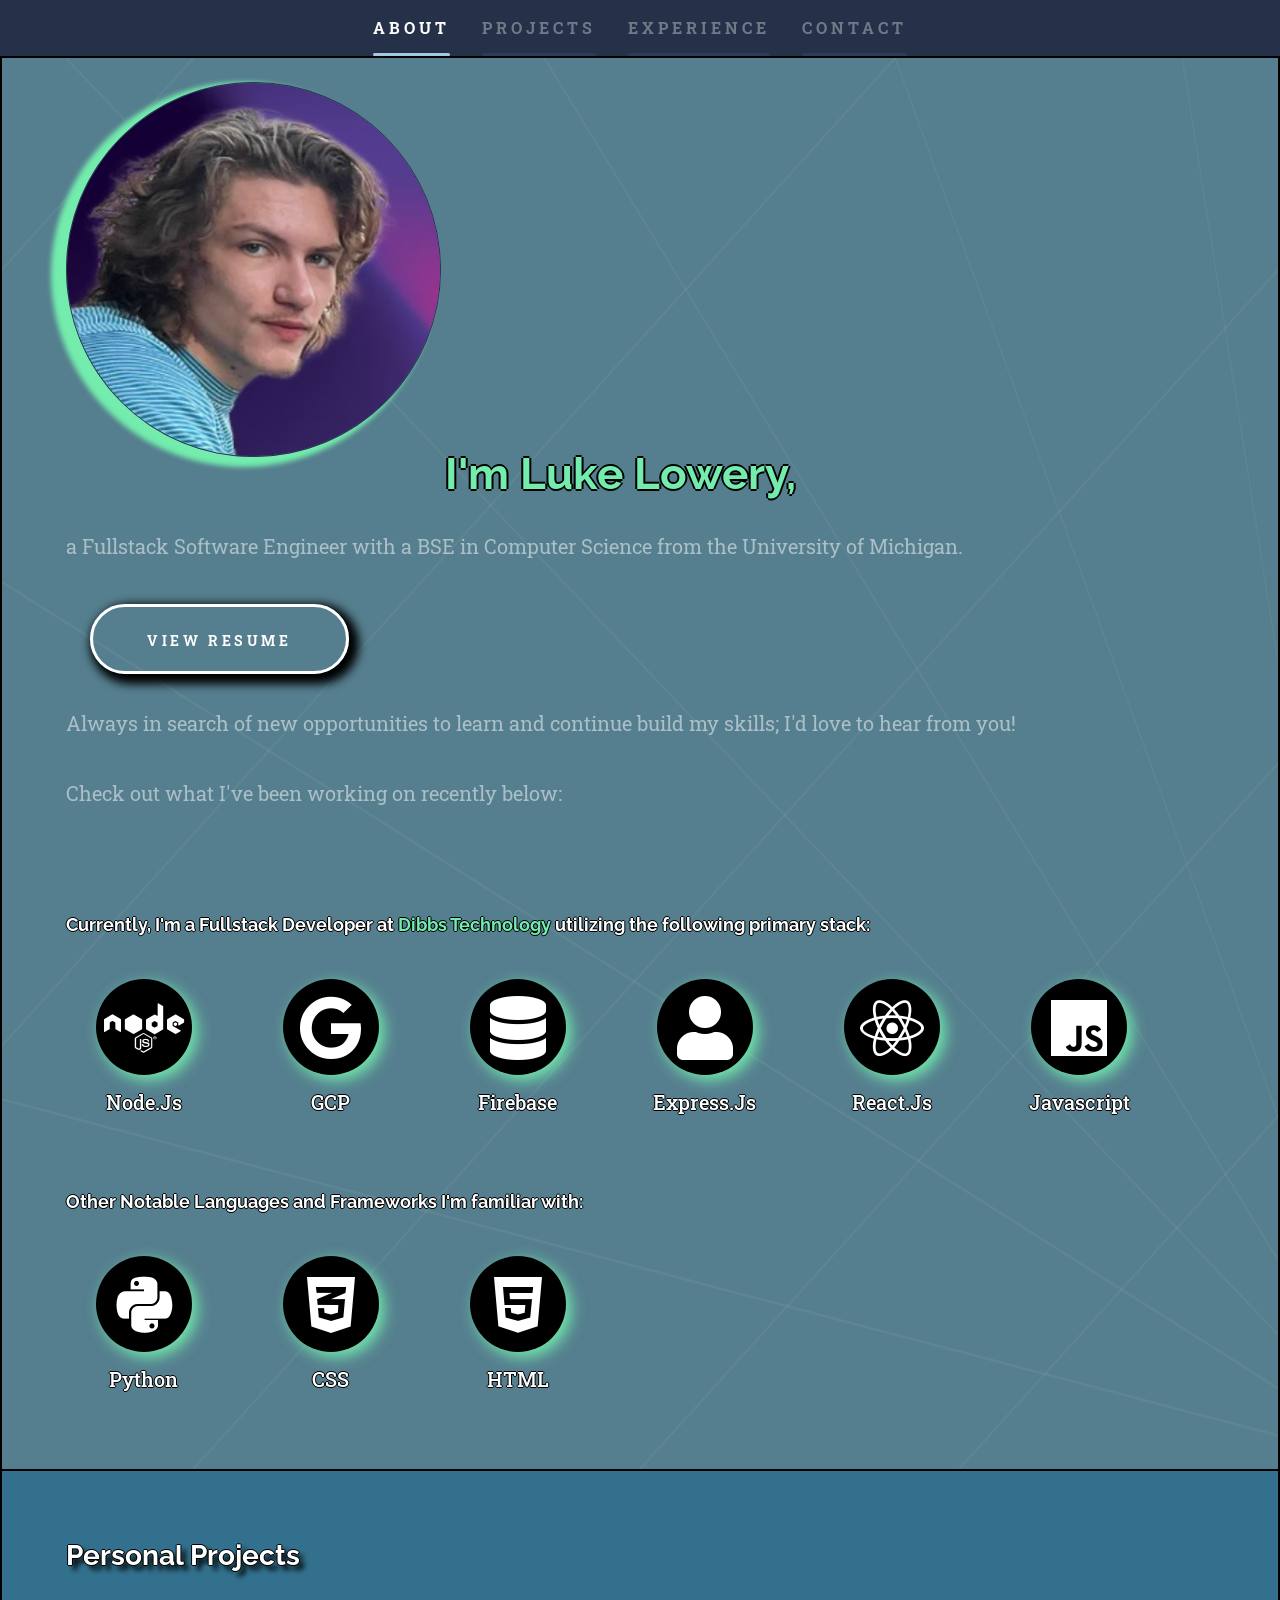
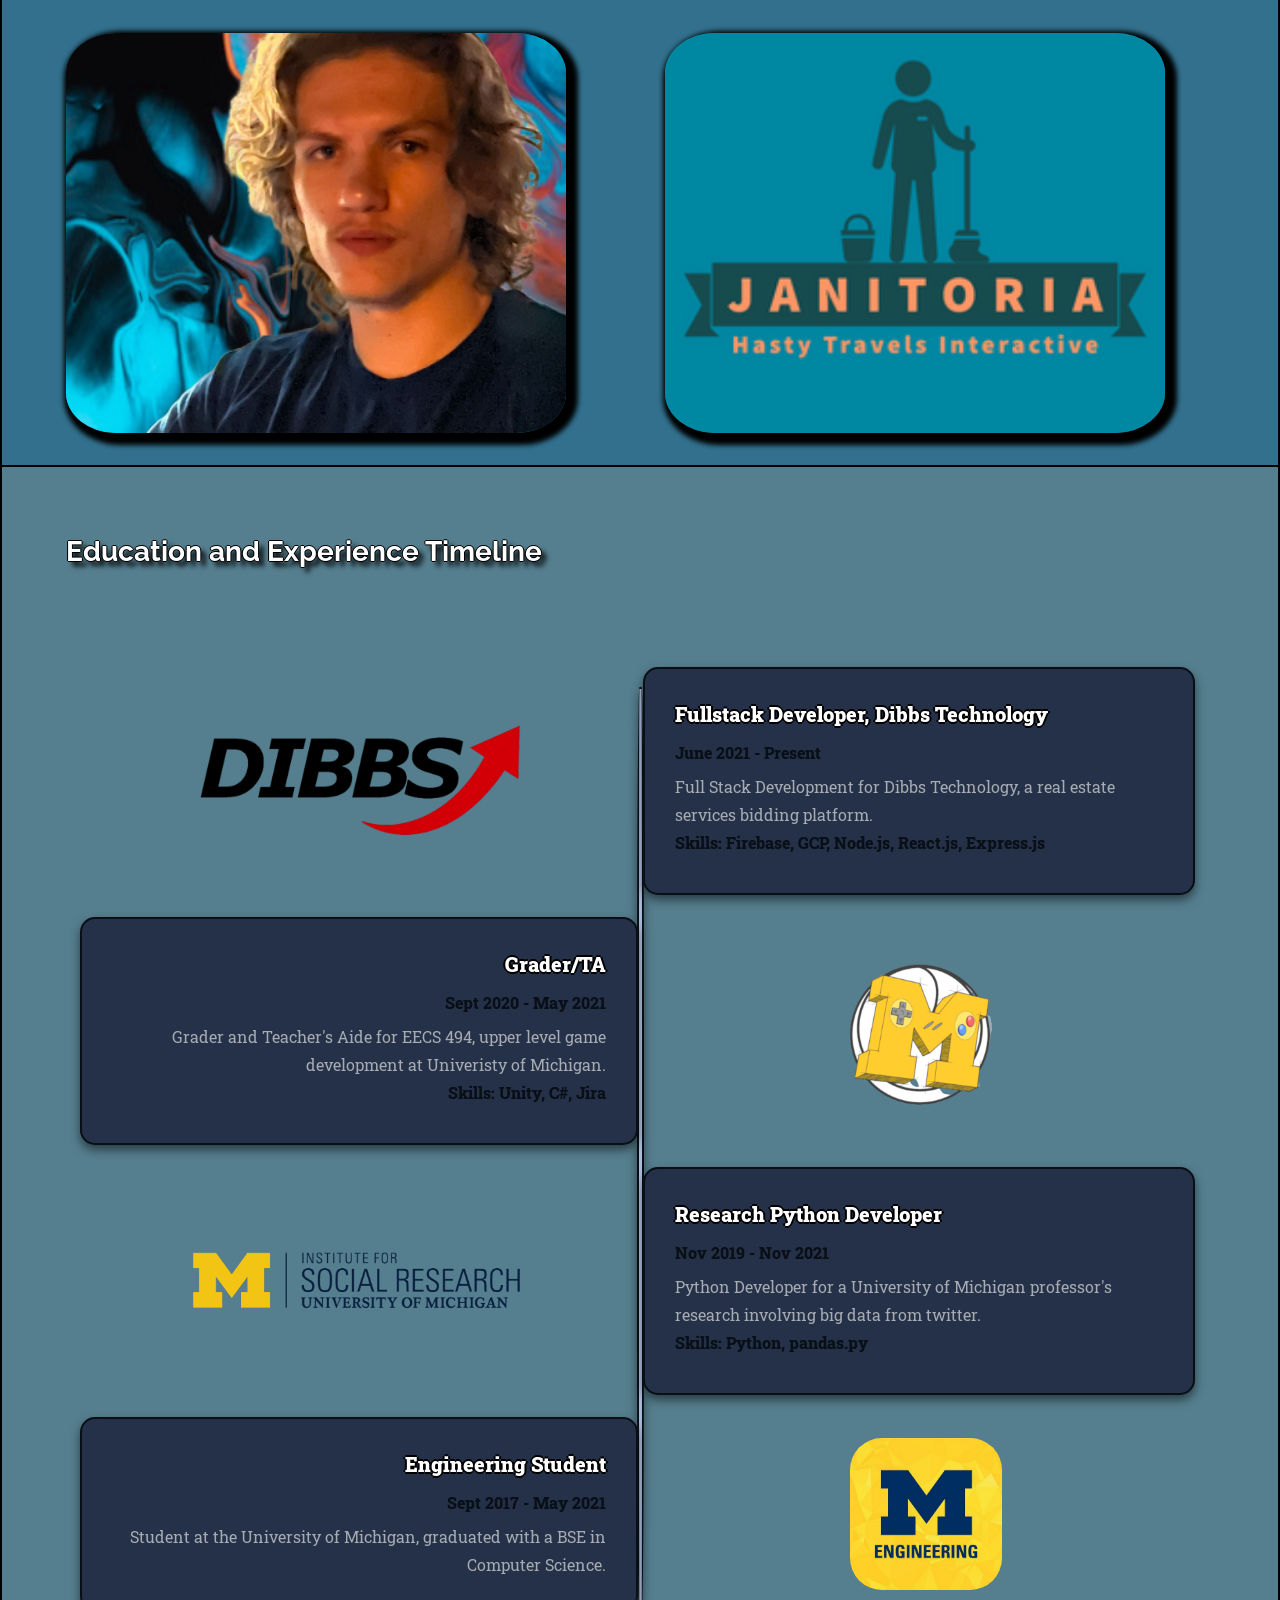
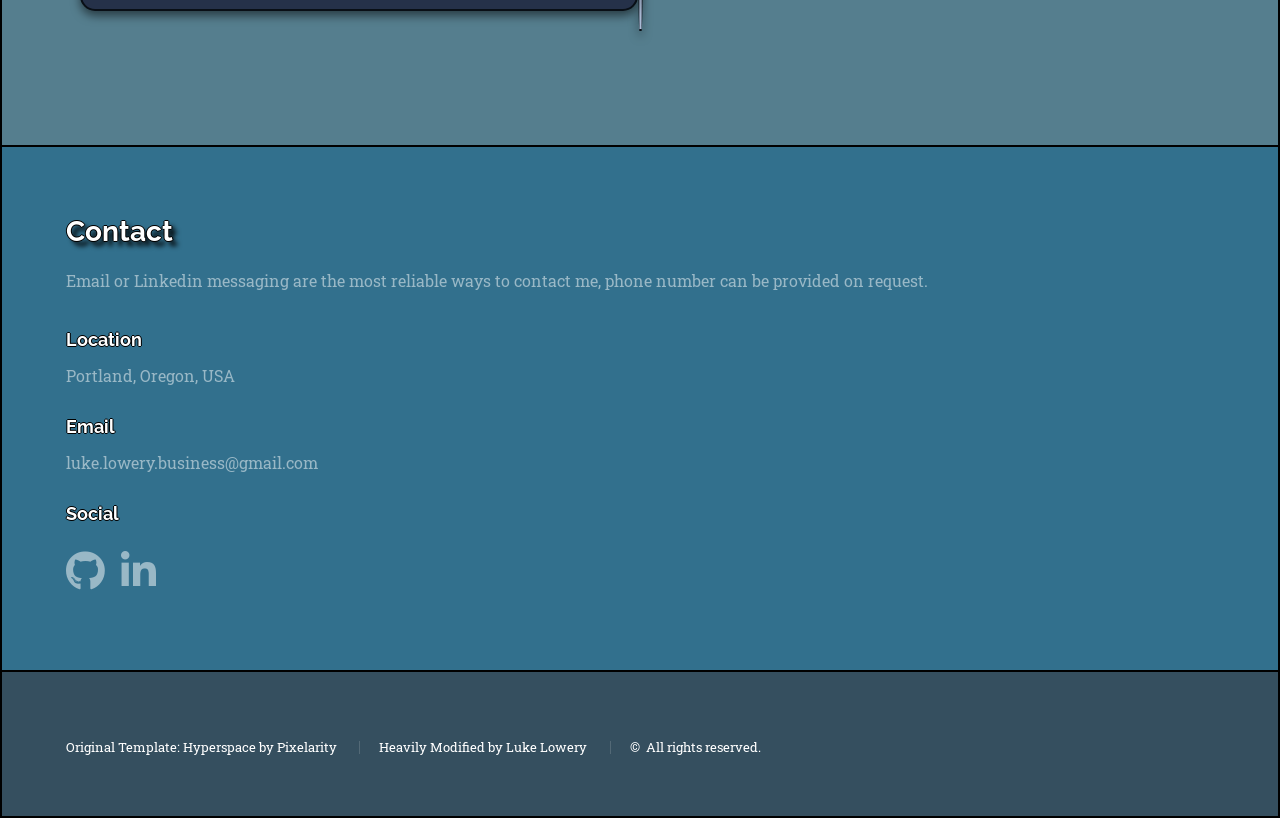
==== index.html @ 3d6fcf6f "resume update" ====
<!DOCTYPE HTML>
<html>
	<head>
		<title>Luke Lowery's Portfolio</title>
		<meta charset="utf-8" />
		<meta name="viewport" content="width=device-width, initial-scale=1, user-scalable=no" />
		<!-- Google Fonts Import -->
		<link rel="stylesheet" href="https://fonts.googleapis.com/css?family=Roboto Slab|Raleway">
		<!-- CSS Files -->
		<link rel="stylesheet" href="assets/css/main.css" />
		<link rel="stylesheet" href="assets/css/timeline.css" />
		<link rel="stylesheet" href="assets/css/skills.css" />
		<link rel="stylesheet" href="assets/css/projects.css" />
		<noscript><link rel="stylesheet" href="assets/css/noscript.css" /></noscript>
	</head>
	<body class="is-preload">

		<!-- Sidebar -->
			<section id="sidebar">
				<div class="inner">
					<!-- Navigation -->
					<nav>
						<ul>
							<li><a href="#intro">About</a></li>
							<li><a href="#projects">Projects</a></li>
							<li><a href="#timeline">Experience</a></li>
							<!--<li><a href="#three">Classes / Certifications</a></li>-->
							<li><a href="#contact">Contact</a></li>
						</ul>
					</nav>
				</div>
			</section>

		<!-- Wrapper -->
			<div id="wrapper">

				<!-- About Section -->
					<section id="intro" class="wrapper style1 fullscreen fade-down main-section">
						<div class="inner">
							<img src="images/headshot.png" class="profile-image">
							<h1>I'm Luke Lowery,</h1>
							<p class="bio">
								a Fullstack Software Engineer with a BSE in Computer Science from the University of Michigan.
							</p>
							<ul class="actions">
								<li><a href="static/Luke_Lowery_Resume.pdf" target="_blank" class="button scrolly">View Resume</a></li>
							</ul>
							<p class="bio-2">
								Always in search of new opportunities to learn and continue build my skills;&nbsp;I'd love to hear from you!<br><br>
								Check out what I've been working on recently below:<br>
							</p>
							

							<h3>
								Currently, I'm a Fullstack Developer at
								<a href="https://www.dibbstechnology.com" target="_blank">Dibbs Technology</a>
								utilizing the following primary stack:<br/>
							</h3>
							<!-- Current Skills Section -->
							<div class="skill-section">
								<div class="skills-container">
									<div class="skill-card">
										<div class="icon-wrapper">
											<i class="icon brands fa-node"></i>
										</div>
										<p class="skill-name">Node.js</p>
									</div>
									<!-- Skill Card -->
									<div class="skill-card">
										<div class="icon-wrapper">
											<i class="icon brands fa-google"></i>
										</div>
										<p class="skill-name">GCP</p>
									</div>
									<!-- Skill Card -->
									<div class="skill-card">
										<div class="icon-wrapper">
											<i class="icon solid fa-database"></i>
										</div>
										<p class="skill-name">Firebase</p>
									</div>
									<!-- Skill Card -->
									<div class="skill-card">
										<div class="icon-wrapper">
											<i class="icon solid fa-user"></i>
										</div>
										<p class="skill-name">Express.js</p>
									</div>
									<!-- Skill Card -->
									<div class="skill-card">
										<div class="icon-wrapper">
											<i class="icon brands fa-react"></i>
										</div>
										<p class="skill-name">React.js</p>
									</div>
									<!-- Skill Card -->
									<div class="skill-card">
										<div class="icon-wrapper">
											<i class="icon brands fa-js"></i>
										</div>
										<p class="skill-name">Javascript</p>
									</div>
								</div>
							</div>
							<br/>
							<h3>
								Other Notable Languages and Frameworks I'm familiar with:<br/>
							</h3>
							<!-- Other Skills Section -->
							<div class="skill-section">
								<div class="skills-container">
									<!-- Skill Card -->
									<div class="skill-card">
										<div class="icon-wrapper">
											<i class="icon brands fa-python"></i>
										</div>
										<p class="skill-name">Python</p>
									</div>
									<!-- Skill Card -->
									<div class="skill-card">
										<div class="icon-wrapper">
											<i class="icon brands fa-css3-alt"></i>
										</div>
										<p class="skill-name">CSS</p>
									</div>
									<!-- Skill Card -->
									<div class="skill-card">
										<div class="icon-wrapper">
											<i class="icon brands fa-html5"></i>
										</div>
										<p class="skill-name">HTML</p>
									</div>
								</div>
							</div>
						</div>
					</section>
				<!-- Projects Section -->
				<section id="projects" class="wrapper style2 fade-up main-section">
					<div class="inner">
						<h2>Personal Projects<br><br></h2>
						<div class="project-container">
							<!-- Project Card -->
							<div class="project-card">
								<img src="images/website profile pic.png" class="project-img color-1" alt="">
								<div class="project-content">
									<h1 class="project-title">Portfolio Website</h1>
									<p class="project-info">
										This Website! Creating a personal protfolio site using HTML/CSS and a base template.
										Intended to be not only a place to showcase my projects but also a chance to practice my frontend skills.
									</p>
									<div class="project-btn-grp">
										<ul class="actions project-actions">
											<li class="project-button-1 project-btn">
												<a href="https://lukelowery.info" target="_blank" class="button scrolly">
													&nbsp;<span class="icon brands fa-github">&nbsp;Github</span>
												</a>
											</li>
											<li class="project-button-2 project-btn button-2">
												<a href="https://luke-lowery.github.io/luke-lowery-website/" target="_blank" class="button scrolly">
													<span>Homepage</span>
												</a>
											</li>
										</ul>
									</div>
								</div>
							</div>
							<!-- Project Card -->
							<div class="project-card">
								<img src="images/janitoria.png" class="project-img color-2" alt="">
								<div class="project-content">
									<h1 class="project-title">Janitoria</h1>
									<p class="project-info">
										A 2-D Game built with Unity/C# with a team of other students as a college capstone project. 
										We built everything from the ground up, from art to ai to animations. Available for both Windows and Mac!
									</p>
									<div class="project-btn-grp">
										<ul class="actions project-actions">
											<li class="project-button-1 project-btn">
												<a href="https://rajasg.itch.io/janitoria" target="_blank" class="button scrolly">
													&nbsp;<span class="icon brands fa-itch-io">&nbsp;Itch.io</span>
												</a>
											</li>
										</ul>
									</div>
								</div>
							</div>
						</div>
					</div>
				</section>
				<!-- Experience Timeline -->
				<section id="timeline" class="wrapper style1 fade-up main-section">
					<div class="inner">
						<h2>Education and Experience Timeline</h2>
						<div class="timeline-area">
							<div class="container">
							  <div class="all-timelines">
								<!-- Timeline Item -->
								<div class="single-timeline d-flex-2">
									<div class="timeline-blank">
										<img src="images/Dibbs-Logo.png">
									</div>
									<div class="timeline-text d-flex-2">
									  <span>
										<h5>Fullstack Developer, Dibbs Technology</h5><br/>
										<h6>June 2021 - Present</h6> <br/> Full Stack Development for Dibbs Technology, a real estate services
										bidding platform. <br/>
										<h6>Skills: Firebase, GCP, Node.js, React.js, Express.js</h6>
									  </span>
									</div>
								  </div>
								<!-- Timeline Item -->
								<div class="single-timeline d-flex-2">
									<div class="timeline-blank">
										<img class="square-img" src="images/494-logo.png">
									</div>
									<div class="timeline-text d-flex-2">
									  <span>
										<h5>Grader/TA</h5><br/>
										<h6>Sept 2020 - May 2021 </h6> <br/> Grader and Teacher's Aide for EECS 494, 
										upper level game development at Univeristy of Michigan. <br/>
										<h6>Skills: Unity, C#, Jira</h6>
									  </span>
									</div>
								  </div>
								<!-- Timeline Item -->
								<div class="single-timeline d-flex-2">
								  <div class="timeline-blank">
									<div class="timeline-blank">
										<img src="images/Umich ISR Logo.png">
									</div>
								  </div>
								  <div class="timeline-text d-flex-2">
									<span>
									  <h5>Research Python Developer</h5><br/>
									  <h6>Nov 2019 - Nov 2021</h6> <br/> Python Developer for a University of Michigan professor's research
									  involving big data from twitter. <br/>
									  <h6>Skills: Python, pandas.py</h6>
									</span>
								  </div>
								</div>
								<!-- Timeline Item -->
								<div class="single-timeline d-flex-2">
									<div class="timeline-blank">
										<div class="timeline-blank">
											<img class="square-img" src="images/Umich Engineering.jpg">
										</div>
									</div>
									<div class="timeline-text d-flex-2">
									  <span>
										<h5>Engineering Student</h5><br/>
										<h6>Sept 2017 - May 2021 </h6> <br/> Student at the University of Michigan, graduated
										with a BSE in Computer Science.
									  </span>
									</div>
								  </div>
							</div>
						</div>
					</div>
				</section>

				<!-- Classes and Certifications -->
				<!--
					<section id="three" class="wrapper style1 fade-down main section">
						<div class="inner">
							<h2>What we do</h2>
							<p>Phasellus convallis elit id ullamcorper pulvinar. Duis aliquam turpis mauris, eu ultricies erat malesuada quis. Aliquam dapibus, lacus eget hendrerit bibendum, urna est aliquam sem, sit amet imperdiet est velit quis lorem.</p>
							<div class="features">
								<section>
									<span class="icon solid major fa-code"></span>
									<h3>Lorem ipsum amet</h3>
									<p>Phasellus convallis elit id ullam corper amet et pulvinar. Duis aliquam turpis mauris, sed ultricies erat dapibus.</p>
								</section>
								<section>
									<span class="icon solid major fa-lock"></span>
									<h3>Aliquam sed nullam</h3>
									<p>Phasellus convallis elit id ullam corper amet et pulvinar. Duis aliquam turpis mauris, sed ultricies erat dapibus.</p>
								</section>
								<section>
									<span class="icon solid major fa-cog"></span>
									<h3>Sed erat ullam corper</h3>
									<p>Phasellus convallis elit id ullam corper amet et pulvinar. Duis aliquam turpis mauris, sed ultricies erat dapibus.</p>
								</section>
								<section>
									<span class="icon solid major fa-desktop"></span>
									<h3>Veroeros quis lorem</h3>
									<p>Phasellus convallis elit id ullam corper amet et pulvinar. Duis aliquam turpis mauris, sed ultricies erat dapibus.</p>
								</section>
								<section>
									<span class="icon solid major fa-link"></span>
									<h3>Urna quis bibendum</h3>
									<p>Phasellus convallis elit id ullam corper amet et pulvinar. Duis aliquam turpis mauris, sed ultricies erat dapibus.</p>
								</section>
							</div>
						</div>
					</section>
				-->
				<!-- Contact Section -->
					<section id="contact" class="wrapper style2 fade-up main-section">
						<div class="inner">
							<h2>Contact</h2>
							<p>Email or Linkedin messaging are the most reliable ways to contact me, phone number can be provided on request.</p>
							<div>
								<ul class="contact">
									<!-- Contact List -->
									<li>
										<h3>Location</h3>
										<span>Portland, Oregon, USA</span>
									</li>
									<li>
										<h3>Email</h3>
										<span>luke.lowery.business@gmail.com</span>
									</li>
									<li>
										<h3>Social</h3>
										<ul class="icons">
											<li><a href="https://github.com/Luke-Lowery" class="icon brands fa-github"><span class="label"></span></a></li>
											<li><a href="https://www.linkedin.com/in/luke-lowery-41b4ab205/" class="icon brands fa-linkedin-in"><span class="label"></span></a></li>
										</ul>
									</li>
								</ul>
							</div>
						</div>
					</section>

			</div>

		<!-- Footer -->
			<footer id="footer" class="wrapper style1-alt">
				<div class="inner">
					<ul class="menu">
						<li>Original Template: Hyperspace by Pixelarity</li>
						<li>Heavily Modified by Luke Lowery</li>
						<li>&copy;&nbsp;&nbsp;All rights reserved.</li>
					</ul>
				</div>
			</footer>

		<!-- Scripts -->
			<script src="assets/js/jquery.min.js"></script>
			<script src="assets/js/jquery.scrollex.min.js"></script>
			<script src="assets/js/jquery.scrolly.min.js"></script>
			<script src="assets/js/browser.min.js"></script>
			<script src="assets/js/breakpoints.min.js"></script>
			<script src="assets/js/util.js"></script>
			<script src="assets/js/main.js"></script>

	</body>
</html>
---- assets/css/main.css ----
@import url(fontawesome-all.min.css);

html, body, div, span, applet, object,
iframe, h1, h2, h3, h4, h5, h6, p, blockquote,
pre, a, abbr, acronym, address, big, cite,
code, del, dfn, em, img, ins, kbd, q, s, samp,
small, strike, strong, sub, sup, tt, var, b,
u, i, center, dl, dt, dd, ol, ul, li, fieldset,
form, label, legend, table, caption, tbody,
tfoot, thead, tr, th, td, article, aside,
canvas, details, embed, figure, figcaption,
footer, header, hgroup, menu, nav, output, ruby,
section, summary, time, mark, audio, video {
	margin: 0;
	padding: 0;
	border: 0;
	font-size: 100%;
	font: inherit;
	vertical-align: baseline;}

article, aside, details, figcaption, figure,
footer, header, hgroup, menu, nav, section {
	display: block;}

body {
	line-height: 1;
}

ol, ul {
	list-style: none;
}

blockquote, q {
	quotes: none;
}

	blockquote:before, blockquote:after, q:before, q:after {
		content: '';
		content: none;
	}

table {
	border-collapse: collapse;
	border-spacing: 0;
}

body {
	-webkit-text-size-adjust: none;
}

mark {
	background-color: transparent;
	color: inherit;
}

input::-moz-focus-inner {
	border: 0;
	padding: 0;
}

input, select, textarea {
	-moz-appearance: none;
	-webkit-appearance: none;
	-ms-appearance: none;
	appearance: none;
}

/* Main Section Divs */

.main-section {
	background-attachment: fixed;
	background-image: url("images/intro.svg");
	background-position: top right;
	background-repeat: no-repeat;
	background-size: 100% 100%;
	border: solid 2px black;
	border-bottom-style: none;
}

/* Basic */

	@-ms-viewport {
		width: device-width;
	}

	body {
		-ms-overflow-style: scrollbar;
	}

	h1, h2, h3{
		font-family: "Raleway", Arial, Helvetica, sans-serif;
	}

	h3{
		text-shadow: 1px 0 0 #000, 0 -1px 0 #000, 0 1px 0 #000, -1px 0 0 #000;
	}

	h2{
		text-shadow: 1px 0 0 #000, 0 -1px 0 #000, 0 1px 0 #000, -1px 0 0 #000, 5px 5px 5px #000000;
	}

	h1{
		text-shadow: 2px 0 0 #000, 0 -2px 0 #000, 0 2px 0 #000, -2px 0 0 #000;
	}

	@media screen and (max-width: 480px) {

		html, body {
			min-width: 320px;
		}

	}

	html {
		box-sizing: border-box;
	}

	*, *:before, *:after {
		box-sizing: inherit;
	}

	body {
		background: #253149;
	}

		body.is-preload *, body.is-preload *:before, body.is-preload *:after {
			-moz-animation: none !important;
			-webkit-animation: none !important;
			-ms-animation: none !important;
			animation: none !important;
			-moz-transition: none !important;
			-webkit-transition: none !important;
			-ms-transition: none !important;
			transition: none !important;
		}

/* Type */

	body, input, select, textarea {
		color: #ffffff80;
		font-family: "Roboto Slab", Arial, Helvetica, sans-serif;
		font-size: 16.5pt;
		font-weight: normal;
		line-height: 1.75;
	}

		@media screen and (max-width: 1680px) {

			body, input, select, textarea {
				font-size: 13pt;
			}

		}

		@media screen and (max-width: 1280px) {

			body, input, select, textarea {
				font-size: 12pt;
			}

		}

		@media screen and (max-width: 360px) {

			body, input, select, textarea {
				font-size: 11pt;
			}

		}

	a {
		-moz-transition: color 0.2s ease, border-bottom-color 0.2s ease;
		-webkit-transition: color 0.2s ease, border-bottom-color 0.2s ease;
		-ms-transition: color 0.2s ease, border-bottom-color 0.2s ease;
		transition: color 0.2s ease, border-bottom-color 0.2s ease;
		color: inherit;
		text-decoration: none;
	}

		a:hover {
			border-bottom-color: transparent;
			color: #ffffff;
		}

	strong, b {
		color: #ffffff;
		font-weight: bold;
	}

	em, i {
		font-style: italic;
	}

	p {
		margin: 0 0 2em 0;
	}

	h1, h2, h3, h4, h5, h6 {
		color: #ffffff;
		font-weight: bold;
		line-height: 1.5;
		margin: 0 0 0.5em 0;
	}

		h1 a, h2 a, h3 a, h4 a, h5 a, h6 a {
			color: inherit;
			text-decoration: none;
		}

	h1 {
		font-size: 2.75em;
	}

		h1.major {
			margin: 0 0 1.3em 0;
			position: relative;
			padding-bottom: 0.35em;
		}

			h1.major:after {
				background-image: -moz-linear-gradient(to right, #4167a6, #4ca07e);
				background-image: -webkit-linear-gradient(to right, #4167a6, #4ca07e);
				background-image: -ms-linear-gradient(to right, #4167a6, #4ca07e);
				background-image: linear-gradient(to right, #4167a6, #4ca07e);
				-moz-transition: max-width 0.2s ease;
				-webkit-transition: max-width 0.2s ease;
				-ms-transition: max-width 0.2s ease;
				transition: max-width 0.2s ease;
				border-radius: 0.2em;
				bottom: 0;
				content: '';
				height: 0.05em;
				position: absolute;
				right: 0;
				width: 100%;
			}

	h2 {
		font-size: 1.75em;
	}

	h3 {
		font-size: 1.1em;
	}

	h4 {
		font-size: 1em;
	}

	h5 {
		font-size: 0.8em;
	}

	h6 {
		font-size: 0.6em;
	}

	@media screen and (max-width: 736px) {

		h1 {
			font-size: 2em;
		}

		h2 {
			font-size: 1.25em;
		}

		h3 {
			font-size: 1em;
		}

		h4 {
			font-size: 0.8em;
		}

		h5 {
			font-size: 0.6em;
		}

		h6 {
			font-size: 0.6em;
		}

	}

	sub {
		font-size: 0.8em;
		position: relative;
		top: 0.5em;
	}

	sup {
		font-size: 0.8em;
		position: relative;
		top: -0.5em;
	}

	blockquote {
		border-left: solid 4px rgba(255, 255, 255, 0.15);
		font-style: italic;
		margin: 0 0 2em 0;
		padding: 0.5em 0 0.5em 2em;
	}

	code {
		background: rgba(255, 255, 255, 0.05);
		border-radius: 0.25em;
		border: solid 1px rgba(255, 255, 255, 0.15);
		font-family: "Courier New", monospace;
		font-size: 0.9em;
		margin: 0 0.25em;
		padding: 0.25em 0.65em;
	}

	pre {
		-webkit-overflow-scrolling: touch;
		font-family: "Courier New", monospace;
		font-size: 0.9em;
		margin: 0 0 2em 0;
	}

		pre code {
			display: block;
			line-height: 1.75em;
			padding: 1em 1.5em;
			overflow-x: auto;
		}

	hr {
		border: 0;
		border-bottom: solid 1px rgba(255, 255, 255, 0.15);
		margin: 2em 0;
	}

		hr.major {
			margin: 3em 0;
		}

	.align-left {
		text-align: left;
	}

	.align-center {
		text-align: center;
	}

	.align-right {
		text-align: right;
	}

/* Row */

	.row {
		display: flex;
		flex-wrap: wrap;
		box-sizing: border-box;
		align-items: stretch;
	}

		.row > * {
			box-sizing: border-box;
		}

		.row.gtr-uniform > * > :last-child {
			margin-bottom: 0;
		}

		.row.aln-left {
			justify-content: flex-start;
		}

		.row.aln-center {
			justify-content: center;
		}

		.row.aln-right {
			justify-content: flex-end;
		}

		.row.aln-top {
			align-items: flex-start;
		}

		.row.aln-middle {
			align-items: center;
		}

		.row.aln-bottom {
			align-items: flex-end;
		}

		.row > .imp {
			order: -1;
		}

		.row > .col-1 {
			width: 8.33333%;
		}

		.row > .off-1 {
			margin-left: 8.33333%;
		}

		.row > .col-2 {
			width: 16.66667%;
		}

		.row > .off-2 {
			margin-left: 16.66667%;
		}

		.row > .col-3 {
			width: 25%;
		}

		.row > .off-3 {
			margin-left: 25%;
		}

		.row > .col-4 {
			width: 33.33333%;
		}

		.row > .off-4 {
			margin-left: 33.33333%;
		}

		.row > .col-5 {
			width: 41.66667%;
		}

		.row > .off-5 {
			margin-left: 41.66667%;
		}

		.row > .col-6 {
			width: 50%;
		}

		.row > .off-6 {
			margin-left: 50%;
		}

		.row > .col-7 {
			width: 58.33333%;
		}

		.row > .off-7 {
			margin-left: 58.33333%;
		}

		.row > .col-8 {
			width: 66.66667%;
		}

		.row > .off-8 {
			margin-left: 66.66667%;
		}

		.row > .col-9 {
			width: 75%;
		}

		.row > .off-9 {
			margin-left: 75%;
		}

		.row > .col-10 {
			width: 83.33333%;
		}

		.row > .off-10 {
			margin-left: 83.33333%;
		}

		.row > .col-11 {
			width: 91.66667%;
		}

		.row > .off-11 {
			margin-left: 91.66667%;
		}

		.row > .col-12 {
			width: 100%;
		}

		.row > .off-12 {
			margin-left: 100%;
		}

		.row.gtr-0 {
			margin-top: 0;
			margin-left: 0em;
		}

			.row.gtr-0 > * {
				padding: 0 0 0 0em;
			}

			.row.gtr-0.gtr-uniform {
				margin-top: 0em;
			}

				.row.gtr-0.gtr-uniform > * {
					padding-top: 0em;
				}

		.row.gtr-25 {
			margin-top: 0;
			margin-left: -0.375em;
		}

			.row.gtr-25 > * {
				padding: 0 0 0 0.375em;
			}

			.row.gtr-25.gtr-uniform {
				margin-top: -0.375em;
			}

				.row.gtr-25.gtr-uniform > * {
					padding-top: 0.375em;
				}

		.row.gtr-50 {
			margin-top: 0;
			margin-left: -0.75em;
		}

			.row.gtr-50 > * {
				padding: 0 0 0 0.75em;
			}

			.row.gtr-50.gtr-uniform {
				margin-top: -0.75em;
			}

				.row.gtr-50.gtr-uniform > * {
					padding-top: 0.75em;
				}

		.row {
			margin-top: 0;
			margin-left: -1.5em;
		}

			.row > * {
				padding: 0 0 0 1.5em;
			}

			.row.gtr-uniform {
				margin-top: -1.5em;
			}

				.row.gtr-uniform > * {
					padding-top: 1.5em;
				}

		.row.gtr-150 {
			margin-top: 0;
			margin-left: -2.25em;
		}

			.row.gtr-150 > * {
				padding: 0 0 0 2.25em;
			}

			.row.gtr-150.gtr-uniform {
				margin-top: -2.25em;
			}

				.row.gtr-150.gtr-uniform > * {
					padding-top: 2.25em;
				}

		.row.gtr-200 {
			margin-top: 0;
			margin-left: -3em;
		}

			.row.gtr-200 > * {
				padding: 0 0 0 3em;
			}

			.row.gtr-200.gtr-uniform {
				margin-top: -3em;
			}

				.row.gtr-200.gtr-uniform > * {
					padding-top: 3em;
				}

		@media screen and (max-width: 1680px) {

			.row {
				display: flex;
				flex-wrap: wrap;
				box-sizing: border-box;
				align-items: stretch;
			}

				.row > * {
					box-sizing: border-box;
				}

				.row.gtr-uniform > * > :last-child {
					margin-bottom: 0;
				}

				.row.aln-left {
					justify-content: flex-start;
				}

				.row.aln-center {
					justify-content: center;
				}

				.row.aln-right {
					justify-content: flex-end;
				}

				.row.aln-top {
					align-items: flex-start;
				}

				.row.aln-middle {
					align-items: center;
				}

				.row.aln-bottom {
					align-items: flex-end;
				}

				.row > .imp-xlarge {
					order: -1;
				}

				.row > .col-1-xlarge {
					width: 8.33333%;
				}

				.row > .off-1-xlarge {
					margin-left: 8.33333%;
				}

				.row > .col-2-xlarge {
					width: 16.66667%;
				}

				.row > .off-2-xlarge {
					margin-left: 16.66667%;
				}

				.row > .col-3-xlarge {
					width: 25%;
				}

				.row > .off-3-xlarge {
					margin-left: 25%;
				}

				.row > .col-4-xlarge {
					width: 33.33333%;
				}

				.row > .off-4-xlarge {
					margin-left: 33.33333%;
				}

				.row > .col-5-xlarge {
					width: 41.66667%;
				}

				.row > .off-5-xlarge {
					margin-left: 41.66667%;
				}

				.row > .col-6-xlarge {
					width: 50%;
				}

				.row > .off-6-xlarge {
					margin-left: 50%;
				}

				.row > .col-7-xlarge {
					width: 58.33333%;
				}

				.row > .off-7-xlarge {
					margin-left: 58.33333%;
				}

				.row > .col-8-xlarge {
					width: 66.66667%;
				}

				.row > .off-8-xlarge {
					margin-left: 66.66667%;
				}

				.row > .col-9-xlarge {
					width: 75%;
				}

				.row > .off-9-xlarge {
					margin-left: 75%;
				}

				.row > .col-10-xlarge {
					width: 83.33333%;
				}

				.row > .off-10-xlarge {
					margin-left: 83.33333%;
				}

				.row > .col-11-xlarge {
					width: 91.66667%;
				}

				.row > .off-11-xlarge {
					margin-left: 91.66667%;
				}

				.row > .col-12-xlarge {
					width: 100%;
				}

				.row > .off-12-xlarge {
					margin-left: 100%;
				}

				.row.gtr-0 {
					margin-top: 0;
					margin-left: 0em;
				}

					.row.gtr-0 > * {
						padding: 0 0 0 0em;
					}

					.row.gtr-0.gtr-uniform {
						margin-top: 0em;
					}

						.row.gtr-0.gtr-uniform > * {
							padding-top: 0em;
						}

				.row.gtr-25 {
					margin-top: 0;
					margin-left: -0.375em;
				}

					.row.gtr-25 > * {
						padding: 0 0 0 0.375em;
					}

					.row.gtr-25.gtr-uniform {
						margin-top: -0.375em;
					}

						.row.gtr-25.gtr-uniform > * {
							padding-top: 0.375em;
						}

				.row.gtr-50 {
					margin-top: 0;
					margin-left: -0.75em;
				}

					.row.gtr-50 > * {
						padding: 0 0 0 0.75em;
					}

					.row.gtr-50.gtr-uniform {
						margin-top: -0.75em;
					}

						.row.gtr-50.gtr-uniform > * {
							padding-top: 0.75em;
						}

				.row {
					margin-top: 0;
					margin-left: -1.5em;
				}

					.row > * {
						padding: 0 0 0 1.5em;
					}

					.row.gtr-uniform {
						margin-top: -1.5em;
					}

						.row.gtr-uniform > * {
							padding-top: 1.5em;
						}

				.row.gtr-150 {
					margin-top: 0;
					margin-left: -2.25em;
				}

					.row.gtr-150 > * {
						padding: 0 0 0 2.25em;
					}

					.row.gtr-150.gtr-uniform {
						margin-top: -2.25em;
					}

						.row.gtr-150.gtr-uniform > * {
							padding-top: 2.25em;
						}

				.row.gtr-200 {
					margin-top: 0;
					margin-left: -3em;
				}

					.row.gtr-200 > * {
						padding: 0 0 0 3em;
					}

					.row.gtr-200.gtr-uniform {
						margin-top: -3em;
					}

						.row.gtr-200.gtr-uniform > * {
							padding-top: 3em;
						}

		}

		@media screen and (max-width: 1280px) {

			.row {
				display: flex;
				flex-wrap: wrap;
				box-sizing: border-box;
				align-items: stretch;
			}

				.row > * {
					box-sizing: border-box;
				}

				.row.gtr-uniform > * > :last-child {
					margin-bottom: 0;
				}

				.row.aln-left {
					justify-content: flex-start;
				}

				.row.aln-center {
					justify-content: center;
				}

				.row.aln-right {
					justify-content: flex-end;
				}

				.row.aln-top {
					align-items: flex-start;
				}

				.row.aln-middle {
					align-items: center;
				}

				.row.aln-bottom {
					align-items: flex-end;
				}

				.row > .imp-large {
					order: -1;
				}

				.row > .col-1-large {
					width: 8.33333%;
				}

				.row > .off-1-large {
					margin-left: 8.33333%;
				}

				.row > .col-2-large {
					width: 16.66667%;
				}

				.row > .off-2-large {
					margin-left: 16.66667%;
				}

				.row > .col-3-large {
					width: 25%;
				}

				.row > .off-3-large {
					margin-left: 25%;
				}

				.row > .col-4-large {
					width: 33.33333%;
				}

				.row > .off-4-large {
					margin-left: 33.33333%;
				}

				.row > .col-5-large {
					width: 41.66667%;
				}

				.row > .off-5-large {
					margin-left: 41.66667%;
				}

				.row > .col-6-large {
					width: 50%;
				}

				.row > .off-6-large {
					margin-left: 50%;
				}

				.row > .col-7-large {
					width: 58.33333%;
				}

				.row > .off-7-large {
					margin-left: 58.33333%;
				}

				.row > .col-8-large {
					width: 66.66667%;
				}

				.row > .off-8-large {
					margin-left: 66.66667%;
				}

				.row > .col-9-large {
					width: 75%;
				}

				.row > .off-9-large {
					margin-left: 75%;
				}

				.row > .col-10-large {
					width: 83.33333%;
				}

				.row > .off-10-large {
					margin-left: 83.33333%;
				}

				.row > .col-11-large {
					width: 91.66667%;
				}

				.row > .off-11-large {
					margin-left: 91.66667%;
				}

				.row > .col-12-large {
					width: 100%;
				}

				.row > .off-12-large {
					margin-left: 100%;
				}

				.row.gtr-0 {
					margin-top: 0;
					margin-left: 0em;
				}

					.row.gtr-0 > * {
						padding: 0 0 0 0em;
					}

					.row.gtr-0.gtr-uniform {
						margin-top: 0em;
					}

						.row.gtr-0.gtr-uniform > * {
							padding-top: 0em;
						}

				.row.gtr-25 {
					margin-top: 0;
					margin-left: -0.375em;
				}

					.row.gtr-25 > * {
						padding: 0 0 0 0.375em;
					}

					.row.gtr-25.gtr-uniform {
						margin-top: -0.375em;
					}

						.row.gtr-25.gtr-uniform > * {
							padding-top: 0.375em;
						}

				.row.gtr-50 {
					margin-top: 0;
					margin-left: -0.75em;
				}

					.row.gtr-50 > * {
						padding: 0 0 0 0.75em;
					}

					.row.gtr-50.gtr-uniform {
						margin-top: -0.75em;
					}

						.row.gtr-50.gtr-uniform > * {
							padding-top: 0.75em;
						}

				.row {
					margin-top: 0;
					margin-left: -1.5em;
				}

					.row > * {
						padding: 0 0 0 1.5em;
					}

					.row.gtr-uniform {
						margin-top: -1.5em;
					}

						.row.gtr-uniform > * {
							padding-top: 1.5em;
						}

				.row.gtr-150 {
					margin-top: 0;
					margin-left: -2.25em;
				}

					.row.gtr-150 > * {
						padding: 0 0 0 2.25em;
					}

					.row.gtr-150.gtr-uniform {
						margin-top: -2.25em;
					}

						.row.gtr-150.gtr-uniform > * {
							padding-top: 2.25em;
						}

				.row.gtr-200 {
					margin-top: 0;
					margin-left: -3em;
				}

					.row.gtr-200 > * {
						padding: 0 0 0 3em;
					}

					.row.gtr-200.gtr-uniform {
						margin-top: -3em;
					}

						.row.gtr-200.gtr-uniform > * {
							padding-top: 3em;
						}

		}

		@media screen and (max-width: 980px) {

			.row {
				display: flex;
				flex-wrap: wrap;
				box-sizing: border-box;
				align-items: stretch;
			}

				.row > * {
					box-sizing: border-box;
				}

				.row.gtr-uniform > * > :last-child {
					margin-bottom: 0;
				}

				.row.aln-left {
					justify-content: flex-start;
				}

				.row.aln-center {
					justify-content: center;
				}

				.row.aln-right {
					justify-content: flex-end;
				}

				.row.aln-top {
					align-items: flex-start;
				}

				.row.aln-middle {
					align-items: center;
				}

				.row.aln-bottom {
					align-items: flex-end;
				}

				.row > .imp-medium {
					order: -1;
				}

				.row > .col-1-medium {
					width: 8.33333%;
				}

				.row > .off-1-medium {
					margin-left: 8.33333%;
				}

				.row > .col-2-medium {
					width: 16.66667%;
				}

				.row > .off-2-medium {
					margin-left: 16.66667%;
				}

				.row > .col-3-medium {
					width: 25%;
				}

				.row > .off-3-medium {
					margin-left: 25%;
				}

				.row > .col-4-medium {
					width: 33.33333%;
				}

				.row > .off-4-medium {
					margin-left: 33.33333%;
				}

				.row > .col-5-medium {
					width: 41.66667%;
				}

				.row > .off-5-medium {
					margin-left: 41.66667%;
				}

				.row > .col-6-medium {
					width: 50%;
				}

				.row > .off-6-medium {
					margin-left: 50%;
				}

				.row > .col-7-medium {
					width: 58.33333%;
				}

				.row > .off-7-medium {
					margin-left: 58.33333%;
				}

				.row > .col-8-medium {
					width: 66.66667%;
				}

				.row > .off-8-medium {
					margin-left: 66.66667%;
				}

				.row > .col-9-medium {
					width: 75%;
				}

				.row > .off-9-medium {
					margin-left: 75%;
				}

				.row > .col-10-medium {
					width: 83.33333%;
				}

				.row > .off-10-medium {
					margin-left: 83.33333%;
				}

				.row > .col-11-medium {
					width: 91.66667%;
				}

				.row > .off-11-medium {
					margin-left: 91.66667%;
				}

				.row > .col-12-medium {
					width: 100%;
				}

				.row > .off-12-medium {
					margin-left: 100%;
				}

				.row.gtr-0 {
					margin-top: 0;
					margin-left: 0em;
				}

					.row.gtr-0 > * {
						padding: 0 0 0 0em;
					}

					.row.gtr-0.gtr-uniform {
						margin-top: 0em;
					}

						.row.gtr-0.gtr-uniform > * {
							padding-top: 0em;
						}

				.row.gtr-25 {
					margin-top: 0;
					margin-left: -0.375em;
				}

					.row.gtr-25 > * {
						padding: 0 0 0 0.375em;
					}

					.row.gtr-25.gtr-uniform {
						margin-top: -0.375em;
					}

						.row.gtr-25.gtr-uniform > * {
							padding-top: 0.375em;
						}

				.row.gtr-50 {
					margin-top: 0;
					margin-left: -0.75em;
				}

					.row.gtr-50 > * {
						padding: 0 0 0 0.75em;
					}

					.row.gtr-50.gtr-uniform {
						margin-top: -0.75em;
					}

						.row.gtr-50.gtr-uniform > * {
							padding-top: 0.75em;
						}

				.row {
					margin-top: 0;
					margin-left: -1.5em;
				}

					.row > * {
						padding: 0 0 0 1.5em;
					}

					.row.gtr-uniform {
						margin-top: -1.5em;
					}

						.row.gtr-uniform > * {
							padding-top: 1.5em;
						}

				.row.gtr-150 {
					margin-top: 0;
					margin-left: -2.25em;
				}

					.row.gtr-150 > * {
						padding: 0 0 0 2.25em;
					}

					.row.gtr-150.gtr-uniform {
						margin-top: -2.25em;
					}

						.row.gtr-150.gtr-uniform > * {
							padding-top: 2.25em;
						}

				.row.gtr-200 {
					margin-top: 0;
					margin-left: -3em;
				}

					.row.gtr-200 > * {
						padding: 0 0 0 3em;
					}

					.row.gtr-200.gtr-uniform {
						margin-top: -3em;
					}

						.row.gtr-200.gtr-uniform > * {
							padding-top: 3em;
						}

		}

		@media screen and (max-width: 736px) {

			.row {
				display: flex;
				flex-wrap: wrap;
				box-sizing: border-box;
				align-items: stretch;
			}

				.row > * {
					box-sizing: border-box;
				}

				.row.gtr-uniform > * > :last-child {
					margin-bottom: 0;
				}

				.row.aln-left {
					justify-content: flex-start;
				}

				.row.aln-center {
					justify-content: center;
				}

				.row.aln-right {
					justify-content: flex-end;
				}

				.row.aln-top {
					align-items: flex-start;
				}

				.row.aln-middle {
					align-items: center;
				}

				.row.aln-bottom {
					align-items: flex-end;
				}

				.row > .imp-small {
					order: -1;
				}

				.row > .col-1-small {
					width: 8.33333%;
				}

				.row > .off-1-small {
					margin-left: 8.33333%;
				}

				.row > .col-2-small {
					width: 16.66667%;
				}

				.row > .off-2-small {
					margin-left: 16.66667%;
				}

				.row > .col-3-small {
					width: 25%;
				}

				.row > .off-3-small {
					margin-left: 25%;
				}

				.row > .col-4-small {
					width: 33.33333%;
				}

				.row > .off-4-small {
					margin-left: 33.33333%;
				}

				.row > .col-5-small {
					width: 41.66667%;
				}

				.row > .off-5-small {
					margin-left: 41.66667%;
				}

				.row > .col-6-small {
					width: 50%;
				}

				.row > .off-6-small {
					margin-left: 50%;
				}

				.row > .col-7-small {
					width: 58.33333%;
				}

				.row > .off-7-small {
					margin-left: 58.33333%;
				}

				.row > .col-8-small {
					width: 66.66667%;
				}

				.row > .off-8-small {
					margin-left: 66.66667%;
				}

				.row > .col-9-small {
					width: 75%;
				}

				.row > .off-9-small {
					margin-left: 75%;
				}

				.row > .col-10-small {
					width: 83.33333%;
				}

				.row > .off-10-small {
					margin-left: 83.33333%;
				}

				.row > .col-11-small {
					width: 91.66667%;
				}

				.row > .off-11-small {
					margin-left: 91.66667%;
				}

				.row > .col-12-small {
					width: 100%;
				}

				.row > .off-12-small {
					margin-left: 100%;
				}

				.row.gtr-0 {
					margin-top: 0;
					margin-left: 0em;
				}

					.row.gtr-0 > * {
						padding: 0 0 0 0em;
					}

					.row.gtr-0.gtr-uniform {
						margin-top: 0em;
					}

						.row.gtr-0.gtr-uniform > * {
							padding-top: 0em;
						}

				.row.gtr-25 {
					margin-top: 0;
					margin-left: -0.375em;
				}

					.row.gtr-25 > * {
						padding: 0 0 0 0.375em;
					}

					.row.gtr-25.gtr-uniform {
						margin-top: -0.375em;
					}

						.row.gtr-25.gtr-uniform > * {
							padding-top: 0.375em;
						}

				.row.gtr-50 {
					margin-top: 0;
					margin-left: -0.75em;
				}

					.row.gtr-50 > * {
						padding: 0 0 0 0.75em;
					}

					.row.gtr-50.gtr-uniform {
						margin-top: -0.75em;
					}

						.row.gtr-50.gtr-uniform > * {
							padding-top: 0.75em;
						}

				.row {
					margin-top: 0;
					margin-left: -1.5em;
				}

					.row > * {
						padding: 0 0 0 1.5em;
					}

					.row.gtr-uniform {
						margin-top: -1.5em;
					}

						.row.gtr-uniform > * {
							padding-top: 1.5em;
						}

				.row.gtr-150 {
					margin-top: 0;
					margin-left: -2.25em;
				}

					.row.gtr-150 > * {
						padding: 0 0 0 2.25em;
					}

					.row.gtr-150.gtr-uniform {
						margin-top: -2.25em;
					}

						.row.gtr-150.gtr-uniform > * {
							padding-top: 2.25em;
						}

				.row.gtr-200 {
					margin-top: 0;
					margin-left: -3em;
				}

					.row.gtr-200 > * {
						padding: 0 0 0 3em;
					}

					.row.gtr-200.gtr-uniform {
						margin-top: -3em;
					}

						.row.gtr-200.gtr-uniform > * {
							padding-top: 3em;
						}

		}

		@media screen and (max-width: 480px) {

			.row {
				display: flex;
				flex-wrap: wrap;
				box-sizing: border-box;
				align-items: stretch;
			}

				.row > * {
					box-sizing: border-box;
				}

				.row.gtr-uniform > * > :last-child {
					margin-bottom: 0;
				}

				.row.aln-left {
					justify-content: flex-start;
				}

				.row.aln-center {
					justify-content: center;
				}

				.row.aln-right {
					justify-content: flex-end;
				}

				.row.aln-top {
					align-items: flex-start;
				}

				.row.aln-middle {
					align-items: center;
				}

				.row.aln-bottom {
					align-items: flex-end;
				}

				.row > .imp-xsmall {
					order: -1;
				}

				.row > .col-1-xsmall {
					width: 8.33333%;
				}

				.row > .off-1-xsmall {
					margin-left: 8.33333%;
				}

				.row > .col-2-xsmall {
					width: 16.66667%;
				}

				.row > .off-2-xsmall {
					margin-left: 16.66667%;
				}

				.row > .col-3-xsmall {
					width: 25%;
				}

				.row > .off-3-xsmall {
					margin-left: 25%;
				}

				.row > .col-4-xsmall {
					width: 33.33333%;
				}

				.row > .off-4-xsmall {
					margin-left: 33.33333%;
				}

				.row > .col-5-xsmall {
					width: 41.66667%;
				}

				.row > .off-5-xsmall {
					margin-left: 41.66667%;
				}

				.row > .col-6-xsmall {
					width: 50%;
				}

				.row > .off-6-xsmall {
					margin-left: 50%;
				}

				.row > .col-7-xsmall {
					width: 58.33333%;
				}

				.row > .off-7-xsmall {
					margin-left: 58.33333%;
				}

				.row > .col-8-xsmall {
					width: 66.66667%;
				}

				.row > .off-8-xsmall {
					margin-left: 66.66667%;
				}

				.row > .col-9-xsmall {
					width: 75%;
				}

				.row > .off-9-xsmall {
					margin-left: 75%;
				}

				.row > .col-10-xsmall {
					width: 83.33333%;
				}

				.row > .off-10-xsmall {
					margin-left: 83.33333%;
				}

				.row > .col-11-xsmall {
					width: 91.66667%;
				}

				.row > .off-11-xsmall {
					margin-left: 91.66667%;
				}

				.row > .col-12-xsmall {
					width: 100%;
				}

				.row > .off-12-xsmall {
					margin-left: 100%;
				}

				.row.gtr-0 {
					margin-top: 0;
					margin-left: 0em;
				}

					.row.gtr-0 > * {
						padding: 0 0 0 0em;
					}

					.row.gtr-0.gtr-uniform {
						margin-top: 0em;
					}

						.row.gtr-0.gtr-uniform > * {
							padding-top: 0em;
						}

				.row.gtr-25 {
					margin-top: 0;
					margin-left: -0.375em;
				}

					.row.gtr-25 > * {
						padding: 0 0 0 0.375em;
					}

					.row.gtr-25.gtr-uniform {
						margin-top: -0.375em;
					}

						.row.gtr-25.gtr-uniform > * {
							padding-top: 0.375em;
						}

				.row.gtr-50 {
					margin-top: 0;
					margin-left: -0.75em;
				}

					.row.gtr-50 > * {
						padding: 0 0 0 0.75em;
					}

					.row.gtr-50.gtr-uniform {
						margin-top: -0.75em;
					}

						.row.gtr-50.gtr-uniform > * {
							padding-top: 0.75em;
						}

				.row {
					margin-top: 0;
					margin-left: -1.5em;
				}

					.row > * {
						padding: 0 0 0 1.5em;
					}

					.row.gtr-uniform {
						margin-top: -1.5em;
					}

						.row.gtr-uniform > * {
							padding-top: 1.5em;
						}

				.row.gtr-150 {
					margin-top: 0;
					margin-left: -2.25em;
				}

					.row.gtr-150 > * {
						padding: 0 0 0 2.25em;
					}

					.row.gtr-150.gtr-uniform {
						margin-top: -2.25em;
					}

						.row.gtr-150.gtr-uniform > * {
							padding-top: 2.25em;
						}

				.row.gtr-200 {
					margin-top: 0;
					margin-left: -3em;
				}

					.row.gtr-200 > * {
						padding: 0 0 0 3em;
					}

					.row.gtr-200.gtr-uniform {
						margin-top: -3em;
					}

						.row.gtr-200.gtr-uniform > * {
							padding-top: 3em;
						}

		}

/* Box */

	.box {
		border-radius: 0.25em;
		border: solid 1px rgba(255, 255, 255, 0.15);
		margin-bottom: 2em;
		padding: 1.5em;
	}

		.box > :last-child,
		.box > :last-child > :last-child,
		.box > :last-child > :last-child > :last-child {
			margin-bottom: 0;
		}

		.box.alt {
			border: 0;
			border-radius: 0;
			padding: 0;
		}

/* Button */

	input[type="submit"],
	input[type="reset"],
	input[type="button"],
	button,
	.button {
		-moz-appearance: none;
		-webkit-appearance: none;
		-ms-appearance: none;
		appearance: none;
		-moz-transition: border-color 0.2s ease;
		-webkit-transition: border-color 0.2s ease;
		-ms-transition: border-color 0.2s ease;
		transition: border-color 0.2s ease;
		background-color: transparent;
		border: solid 1px !important;
		border-color: rgba(255, 255, 255, 0.15) !important;
		border-radius: 3em;
		color: #ffffff !important;
		cursor: pointer;
		display: inline-block;
		font-size: 0.6em;
		font-weight: bold;
		height: calc(4.75em + 2px);
		letter-spacing: 0.25em;
		line-height: 4.75em;
		outline: 0;
		padding: 0 3.75em;
		position: relative;
		text-align: center;
		text-decoration: none;
		text-transform: uppercase;
		white-space: nowrap;
	}

		input[type="submit"]:after,
		input[type="reset"]:after,
		input[type="button"]:after,
		button:after,
		.button:after {
			-moz-transform: scale(0.25);
			-webkit-transform: scale(0.25);
			-ms-transform: scale(0.25);
			transform: scale(0.25);
			pointer-events: none;
			-moz-transition: opacity 0.2s ease, -moz-transform 0.2s ease;
			-webkit-transition: opacity 0.2s ease, -webkit-transform 0.2s ease;
			-ms-transition: opacity 0.2s ease, -ms-transform 0.2s ease;
			transition: opacity 0.2s ease, transform 0.2s ease;
			background: #ffffff;
			border-radius: 3em;
			content: '';
			height: 100%;
			left: 0;
			opacity: 0;
			position: absolute;
			top: 0;
			width: 100%;
		}

		input[type="submit"].icon:before,
		input[type="reset"].icon:before,
		input[type="button"].icon:before,
		button.icon:before,
		.button.icon:before {
			margin-right: 0.75em;
		}

		input[type="submit"].fit,
		input[type="reset"].fit,
		input[type="button"].fit,
		button.fit,
		.button.fit {
			width: 100%;
		}

		input[type="submit"].small,
		input[type="reset"].small,
		input[type="button"].small,
		button.small,
		.button.small {
			font-size: 0.4em;
		}

		input[type="submit"].large,
		input[type="reset"].large,
		input[type="button"].large,
		button.large,
		.button.large {
			font-size: 0.8em;
		}

		input[type="submit"].primary,
		input[type="reset"].primary,
		input[type="button"].primary,
		button.primary,
		.button.primary {
			background-color: #ffffff;
			color: #253149 !important;
		}

			input[type="submit"].primary:after,
			input[type="reset"].primary:after,
			input[type="button"].primary:after,
			button.primary:after,
			.button.primary:after {
				display: none;
			}

		input[type="submit"].disabled, input[type="submit"]:disabled,
		input[type="reset"].disabled,
		input[type="reset"]:disabled,
		input[type="button"].disabled,
		input[type="button"]:disabled,
		button.disabled,
		button:disabled,
		.button.disabled,
		.button:disabled {
			cursor: default;
			opacity: 0.5;
			pointer-events: none;
		}

		input[type="submit"]:hover,
		input[type="reset"]:hover,
		input[type="button"]:hover,
		button:hover,
		.button:hover {
			border-color: rgba(255, 255, 255, 0.55) !important;
		}

			input[type="submit"]:hover:after,
			input[type="reset"]:hover:after,
			input[type="button"]:hover:after,
			button:hover:after,
			.button:hover:after {
				opacity: 0.05;
				-moz-transform: scale(1);
				-webkit-transform: scale(1);
				-ms-transform: scale(1);
				transform: scale(1);
			}

			input[type="submit"]:hover:active,
			input[type="reset"]:hover:active,
			input[type="button"]:hover:active,
			button:hover:active,
			.button:hover:active {
				border-color: #ffffff !important;
			}

				input[type="submit"]:hover:active:after,
				input[type="reset"]:hover:active:after,
				input[type="button"]:hover:active:after,
				button:hover:active:after,
				.button:hover:active:after {
					opacity: 0.1;
				}

/* Features */

	.features {
		display: -moz-flex;
		display: -webkit-flex;
		display: -ms-flex;
		display: flex;
		-moz-flex-wrap: wrap;
		-webkit-flex-wrap: wrap;
		-ms-flex-wrap: wrap;
		flex-wrap: wrap;
		border-radius: 0.25em;
		border: solid 1px rgba(255, 255, 255, 0.15);
		background: rgba(255, 255, 255, 0.05);
		margin: 0 0 2em 0;
	}

		.features section {
			padding: 3.5em 3em 1em 7em ;
			width: 50%;
			border-top: solid 1px rgba(255, 255, 255, 0.15);
			position: relative;
		}

			.features section:nth-child(-n + 2) {
				border-top-width: 0;
			}

			.features section:nth-child(2n) {
				border-left: solid 1px rgba(255, 255, 255, 0.15);
			}

			.features section .icon {
				-moz-transition: opacity 0.5s ease, -moz-transform 0.5s ease;
				-webkit-transition: opacity 0.5s ease, -webkit-transform 0.5s ease;
				-ms-transition: opacity 0.5s ease, -ms-transform 0.5s ease;
				transition: opacity 0.5s ease, transform 0.5s ease;
				-moz-transition-delay: 1s;
				-webkit-transition-delay: 1s;
				-ms-transition-delay: 1s;
				transition-delay: 1s;
				-moz-transform: scale(1);
				-webkit-transform: scale(1);
				-ms-transform: scale(1);
				transform: scale(1);
				position: absolute;
				left: 3em;
				top: 3em;
				opacity: 1;
			}

			.features section:nth-child(1) .icon {
				-moz-transition-delay: 0.15s;
				-webkit-transition-delay: 0.15s;
				-ms-transition-delay: 0.15s;
				transition-delay: 0.15s;
			}

			.features section:nth-child(2) .icon {
				-moz-transition-delay: 0.3s;
				-webkit-transition-delay: 0.3s;
				-ms-transition-delay: 0.3s;
				transition-delay: 0.3s;
			}

			.features section:nth-child(3) .icon {
				-moz-transition-delay: 0.45s;
				-webkit-transition-delay: 0.45s;
				-ms-transition-delay: 0.45s;
				transition-delay: 0.45s;
			}

			.features section:nth-child(4) .icon {
				-moz-transition-delay: 0.6s;
				-webkit-transition-delay: 0.6s;
				-ms-transition-delay: 0.6s;
				transition-delay: 0.6s;
			}

			.features section:nth-child(5) .icon {
				-moz-transition-delay: 0.75s;
				-webkit-transition-delay: 0.75s;
				-ms-transition-delay: 0.75s;
				transition-delay: 0.75s;
			}

			.features section:nth-child(6) .icon {
				-moz-transition-delay: 0.9s;
				-webkit-transition-delay: 0.9s;
				-ms-transition-delay: 0.9s;
				transition-delay: 0.9s;
			}

			.features section:nth-child(7) .icon {
				-moz-transition-delay: 1.05s;
				-webkit-transition-delay: 1.05s;
				-ms-transition-delay: 1.05s;
				transition-delay: 1.05s;
			}

			.features section:nth-child(8) .icon {
				-moz-transition-delay: 1.2s;
				-webkit-transition-delay: 1.2s;
				-ms-transition-delay: 1.2s;
				transition-delay: 1.2s;
			}

			.features section:nth-child(9) .icon {
				-moz-transition-delay: 1.35s;
				-webkit-transition-delay: 1.35s;
				-ms-transition-delay: 1.35s;
				transition-delay: 1.35s;
			}

			.features section:nth-child(10) .icon {
				-moz-transition-delay: 1.5s;
				-webkit-transition-delay: 1.5s;
				-ms-transition-delay: 1.5s;
				transition-delay: 1.5s;
			}

			.features section:nth-child(11) .icon {
				-moz-transition-delay: 1.65s;
				-webkit-transition-delay: 1.65s;
				-ms-transition-delay: 1.65s;
				transition-delay: 1.65s;
			}

			.features section:nth-child(12) .icon {
				-moz-transition-delay: 1.8s;
				-webkit-transition-delay: 1.8s;
				-ms-transition-delay: 1.8s;
				transition-delay: 1.8s;
			}

			.features section:nth-child(13) .icon {
				-moz-transition-delay: 1.95s;
				-webkit-transition-delay: 1.95s;
				-ms-transition-delay: 1.95s;
				transition-delay: 1.95s;
			}

			.features section:nth-child(14) .icon {
				-moz-transition-delay: 2.1s;
				-webkit-transition-delay: 2.1s;
				-ms-transition-delay: 2.1s;
				transition-delay: 2.1s;
			}

			.features section:nth-child(15) .icon {
				-moz-transition-delay: 2.25s;
				-webkit-transition-delay: 2.25s;
				-ms-transition-delay: 2.25s;
				transition-delay: 2.25s;
			}

			.features section:nth-child(16) .icon {
				-moz-transition-delay: 2.4s;
				-webkit-transition-delay: 2.4s;
				-ms-transition-delay: 2.4s;
				transition-delay: 2.4s;
			}

			.features section:nth-child(17) .icon {
				-moz-transition-delay: 2.55s;
				-webkit-transition-delay: 2.55s;
				-ms-transition-delay: 2.55s;
				transition-delay: 2.55s;
			}

			.features section:nth-child(18) .icon {
				-moz-transition-delay: 2.7s;
				-webkit-transition-delay: 2.7s;
				-ms-transition-delay: 2.7s;
				transition-delay: 2.7s;
			}

			.features section:nth-child(19) .icon {
				-moz-transition-delay: 2.85s;
				-webkit-transition-delay: 2.85s;
				-ms-transition-delay: 2.85s;
				transition-delay: 2.85s;
			}

			.features section:nth-child(20) .icon {
				-moz-transition-delay: 3s;
				-webkit-transition-delay: 3s;
				-ms-transition-delay: 3s;
				transition-delay: 3s;
			}

		.features.inactive section .icon {
			-moz-transform: scale(0.5);
			-webkit-transform: scale(0.5);
			-ms-transform: scale(0.5);
			transform: scale(0.5);
			opacity: 0;
		}

		@media screen and (max-width: 980px) {

			.features {
				display: block;
			}

				.features section {
					border-top-width: 1px !important;
					border-left-width: 0 !important;
					width: 100%;
				}

					.features section:first-child {
						border-top-width: 0 !important;
					}

		}

		@media screen and (max-width: 736px) {

			.features section {
				padding: 2.5em 1.5em 0.1em 5.5em ;
			}

				.features section .icon {
					left: 1.5em;
					top: 2em;
				}

		}

		@media screen and (max-width: 480px) {

			.features section {
				padding: 2em 1.5em 0.1em 1.5em ;
			}

				.features section .icon {
					left: 0;
					position: relative;
					top: 0;
				}

		}

/* Form */

	form {
		margin: 0 0 2em 0;
	}

		form > :last-child {
			margin-bottom: 0;
		}

		form > .fields {
			display: -moz-flex;
			display: -webkit-flex;
			display: -ms-flex;
			display: flex;
			-moz-flex-wrap: wrap;
			-webkit-flex-wrap: wrap;
			-ms-flex-wrap: wrap;
			flex-wrap: wrap;
			width: calc(100% + 3em);
			margin: -1.5em 0 2em -1.5em;
		}

			form > .fields > .field {
				-moz-flex-grow: 0;
				-webkit-flex-grow: 0;
				-ms-flex-grow: 0;
				flex-grow: 0;
				-moz-flex-shrink: 0;
				-webkit-flex-shrink: 0;
				-ms-flex-shrink: 0;
				flex-shrink: 0;
				padding: 1.5em 0 0 1.5em;
				width: calc(100% - 1.5em);
			}

				form > .fields > .field.half {
					width: calc(50% - 0.75em);
				}

				form > .fields > .field.third {
					width: calc(100%/3 - 0.5em);
				}

				form > .fields > .field.quarter {
					width: calc(25% - 0.375em);
				}

		@media screen and (max-width: 480px) {

			form > .fields {
				width: calc(100% + 3em);
				margin: -1.5em 0 2em -1.5em;
			}

				form > .fields > .field {
					padding: 1.5em 0 0 1.5em;
					width: calc(100% - 1.5em);
				}

					form > .fields > .field.half {
						width: calc(100% - 1.5em);
					}

					form > .fields > .field.third {
						width: calc(100% - 1.5em);
					}

					form > .fields > .field.quarter {
						width: calc(100% - 1.5em);
					}

		}

	label {
		color: #ffffff;
		font-weight: bold;
		line-height: 1.5;
		margin: 0 0 0.7em 0;
		display: block;
		font-size: 1.1em;
	}

	input[type="text"],
	input[type="password"],
	input[type="email"],
	input[type="tel"],
	select,
	textarea {
		-moz-appearance: none;
		-webkit-appearance: none;
		-ms-appearance: none;
		appearance: none;
		background: rgba(255, 255, 255, 0.05);
		border-radius: 0.25em;
		border: none;
		border: solid 1px rgba(255, 255, 255, 0.15);
		color: inherit;
		display: block;
		outline: 0;
		padding: 0 1em;
		text-decoration: none;
		width: 100%;
	}

		input[type="text"]:invalid,
		input[type="password"]:invalid,
		input[type="email"]:invalid,
		input[type="tel"]:invalid,
		select:invalid,
		textarea:invalid {
			box-shadow: none;
		}

		input[type="text"]:focus,
		input[type="password"]:focus,
		input[type="email"]:focus,
		input[type="tel"]:focus,
		select:focus,
		textarea:focus {
			border-color: #ffffff;
			box-shadow: 0 0 0 1px #ffffff;
		}

	select {
		background-image: url("data:image/svg+xml;charset=utf8,%3Csvg xmlns='http://www.w3.org/2000/svg' width='40' height='40' preserveAspectRatio='none' viewBox='0 0 40 40'%3E%3Cpath d='M9.4,12.3l10.4,10.4l10.4-10.4c0.2-0.2,0.5-0.4,0.9-0.4c0.3,0,0.6,0.1,0.9,0.4l3.3,3.3c0.2,0.2,0.4,0.5,0.4,0.9 c0,0.4-0.1,0.6-0.4,0.9L20.7,31.9c-0.2,0.2-0.5,0.4-0.9,0.4c-0.3,0-0.6-0.1-0.9-0.4L4.3,17.3c-0.2-0.2-0.4-0.5-0.4-0.9 c0-0.4,0.1-0.6,0.4-0.9l3.3-3.3c0.2-0.2,0.5-0.4,0.9-0.4S9.1,12.1,9.4,12.3z' fill='rgba(255, 255, 255, 0.15)' /%3E%3C/svg%3E");
		background-size: 1.25rem;
		background-repeat: no-repeat;
		background-position: calc(100% - 1rem) center;
		height: 2.75em;
		padding-right: 2.75em;
		text-overflow: ellipsis;
	}

		select option {
			color: #ffffff;
			background: #253149;
		}

		select:focus::-ms-value {
			background-color: transparent;
		}

		select::-ms-expand {
			display: none;
		}

	input[type="text"],
	input[type="password"],
	input[type="email"],
	select {
		height: 2.75em;
	}

	textarea {
		padding: 0.75em 1em;
	}

		body.is-ie textarea {
			min-height: 10em;
		}

	input[type="checkbox"],
	input[type="radio"] {
		-moz-appearance: none;
		-webkit-appearance: none;
		-ms-appearance: none;
		appearance: none;
		display: block;
		float: left;
		margin-right: -2em;
		opacity: 0;
		width: 1em;
		z-index: -1;
	}

		input[type="checkbox"] + label,
		input[type="radio"] + label {
			text-decoration: none;
			color: rgba(255, 255, 255, 0.55);
			cursor: pointer;
			display: inline-block;
			font-size: 1em;
			font-weight: normal;
			padding-left: 2.4em;
			padding-right: 0.75em;
			position: relative;
		}

			input[type="checkbox"] + label:before,
			input[type="radio"] + label:before {
				-moz-osx-font-smoothing: grayscale;
				-webkit-font-smoothing: antialiased;
				display: inline-block;
				font-style: normal;
				font-variant: normal;
				text-rendering: auto;
				line-height: 1;
				text-transform: none !important;
				font-family: 'Font Awesome 5 Free';
				font-weight: 900;
			}

			input[type="checkbox"] + label:before,
			input[type="radio"] + label:before {
				background: rgba(255, 255, 255, 0.05);
				border-radius: 0.25em;
				border: solid 1px rgba(255, 255, 255, 0.15);
				content: '';
				display: inline-block;
				font-size: 0.8em;
				height: 2.0625em;
				left: 0;
				line-height: 2.0625em;
				position: absolute;
				text-align: center;
				top: 0;
				width: 2.0625em;
			}

		input[type="checkbox"]:checked + label:before,
		input[type="radio"]:checked + label:before {
			background: #ffffff;
			border-color: #ffffff;
			color: #4ca07e;
			content: '\f00c';
		}

		input[type="checkbox"]:focus + label:before,
		input[type="radio"]:focus + label:before {
			border-color: #ffffff;
			box-shadow: 0 0 0 1px #ffffff;
		}

	input[type="checkbox"] + label:before {
		border-radius: 0.25em;
	}

	input[type="radio"] + label:before {
		border-radius: 100%;
	}

	::-webkit-input-placeholder {
		color: rgba(255, 255, 255, 0.35) !important;
		opacity: 1.0;
	}

	:-moz-placeholder {
		color: rgba(255, 255, 255, 0.35) !important;
		opacity: 1.0;
	}

	::-moz-placeholder {
		color: rgba(255, 255, 255, 0.35) !important;
		opacity: 1.0;
	}

	:-ms-input-placeholder {
		color: rgba(255, 255, 255, 0.35) !important;
		opacity: 1.0;
	}

/* Icon */

	.icon {
		text-decoration: none;
		border-bottom: none;
		position: relative;
	}

		.icon:before {
			-moz-osx-font-smoothing: grayscale;
			-webkit-font-smoothing: antialiased;
			display: inline-block;
			font-style: normal;
			font-variant: normal;
			text-rendering: auto;
			line-height: 1;
			text-transform: none !important;
			font-family: 'Font Awesome 5 Free';
			font-weight: 400;
		}

		.icon > .label {
			display: none;
		}

		.icon:before {
			line-height: inherit;
		}

		.icon.solid:before {
			font-weight: 900;
		}

		.icon.brands:before {
			font-family: 'Font Awesome 5 Brands';
		}

		.icon.major {
			width: 2.5em;
			height: 2.5em;
			display: block;
			background: #ffffff;
			border-radius: 100%;
			color: #253149;
			text-align: center;
			line-height: 2.5em;
			margin: 0 0 1.3em 0;
		}

			.icon.major:before {
				font-size: 1.25em;
			}

				.wrapper.style1 .icon.major:before {
					color: #4167a6;
				}

				.wrapper.style1-alt .icon.major:before {
					color: #335081;
				}

				.wrapper.style2 .icon.major:before {
					color: #3f8eb3;
				}

				.wrapper.style2-alt .icon.major:before {
					color: #32708d;
				}

				.wrapper.style3 .icon.major:before {
					color: #4ca07e;
				}

				.wrapper.style3-alt .icon.major:before {
					color: #3c7d63;
				}

/* Image */

	.image {
		border-radius: 0.25em;
		border: 0;
		display: inline-block;
		position: relative;
	}

		.image img {
			border-radius: 0.25em;
			display: block;
		}

		.image.left, .image.right {
			max-width: 40%;
		}

			.image.left img, .image.right img {
				width: 100%;
			}

		.image.left {
			float: left;
			margin: 0 1.5em 1em 0;
			top: 0.25em;
		}

		.image.right {
			float: right;
			margin: 0 0 1em 1.5em;
			top: 0.25em;
		}

		.image.fit {
			display: block;
			margin: 0 0 2em 0;
			width: 100%;
		}

			.image.fit img {
				width: 100%;
			}

		.image.main {
			display: block;
			margin: 0 0 3em 0;
			width: 100%;
		}

			.image.main img {
				width: 100%;
			}

/* List */

	ol {
		list-style: decimal;
		margin: 0 0 2em 0;
		padding-left: 1.25em;
	}

		ol li {
			padding-left: 0.25em;
		}

	ul {
		list-style: disc;
		margin: 0 0 2em 0;
		padding-left: 1em;
	}

		ul li {
			padding-left: 0.5em;
		}

		ul.alt {
			list-style: none;
			padding-left: 0;
		}

			ul.alt li {
				border-top: solid 1px rgba(255, 255, 255, 0.15);
				padding: 0.5em 0;
			}

				ul.alt li:first-child {
					border-top: 0;
					padding-top: 0;
				}

	dl {
		margin: 0 0 2em 0;
	}

		dl dt {
			display: block;
			font-weight: bold;
			margin: 0 0 1em 0;
		}

		dl dd {
			margin-left: 2em;
		}

/* Actions */

	ul.actions {
		display: -moz-flex;
		display: -webkit-flex;
		display: -ms-flex;
		display: flex;
		cursor: default;
		list-style: none;
		margin-left: 1.5em;
		padding-left: 0;
	}

		ul.actions li {
			padding: 0 0 0 1em;
			vertical-align: middle;
			font-size: 1.5em;
			font-weight: 1000;
		}

		ul.actions.special {
			-moz-justify-content: center;
			-webkit-justify-content: center;
			-ms-justify-content: center;
			justify-content: center;
			vertical-align: middle;
			width: 100%;
			margin-left: 0;
		}

			ul.actions.special li:first-child {
				padding-left: 0;
			}

		ul.actions.stacked {
			-moz-flex-direction: column;
			-webkit-flex-direction: column;
			-ms-flex-direction: column;
			flex-direction: column;
			margin-left: 0;
		}

			ul.actions.stacked li {
				padding: 1.3em 0 0 0;
			}

				ul.actions.stacked li:first-child {
					padding-top: 0;
				}

		ul.actions.fit {
			width: calc(100% + 1em);
		}

			ul.actions.fit li {
				-moz-flex-grow: 1;
				-webkit-flex-grow: 1;
				-ms-flex-grow: 1;
				flex-grow: 1;
				-moz-flex-shrink: 1;
				-webkit-flex-shrink: 1;
				-ms-flex-shrink: 1;
				flex-shrink: 1;
				width: 100%;
			}

				ul.actions.fit li > * {
					width: 100%;
				}

			ul.actions.fit.stacked {
				width: 100%;
			}

		@media screen and (max-width: 480px) {

			ul.actions:not(.fixed) {
				-moz-flex-direction: column;
				-webkit-flex-direction: column;
				-ms-flex-direction: column;
				flex-direction: column;
				margin-left: 0;
				width: 100% !important;
			}

				ul.actions:not(.fixed) li {
					-moz-flex-grow: 1;
					-webkit-flex-grow: 1;
					-ms-flex-grow: 1;
					flex-grow: 1;
					-moz-flex-shrink: 1;
					-webkit-flex-shrink: 1;
					-ms-flex-shrink: 1;
					flex-shrink: 1;
					padding: 1em 0 0 0;
					text-align: center;
					width: 100%;
				}

					ul.actions:not(.fixed) li > * {
						width: 100%;
					}

					ul.actions:not(.fixed) li:first-child {
						padding-top: 0;
					}

					ul.actions:not(.fixed) li input[type="submit"],
					ul.actions:not(.fixed) li input[type="reset"],
					ul.actions:not(.fixed) li input[type="button"],
					ul.actions:not(.fixed) li button,
					ul.actions:not(.fixed) li .button {
						width: 100%;
					}

						ul.actions:not(.fixed) li input[type="submit"].icon:before,
						ul.actions:not(.fixed) li input[type="reset"].icon:before,
						ul.actions:not(.fixed) li input[type="button"].icon:before,
						ul.actions:not(.fixed) li button.icon:before,
						ul.actions:not(.fixed) li .button.icon:before {
							margin-left: -0.5rem;
						}

		}

/* Contact */
	ul.contact a{
		font-size: 2.5em;
	}

	ul.contact {
		list-style: none;
		padding: 0;
	}

		ul.contact > li {
			padding: 0;
			margin: 1.5em 0 0 0;
		}

			ul.contact > li:first-child {
				margin-top: 0;
			}

/* Icons */

	ul.icons {
		cursor: default;
		list-style: none;
		padding-left: 0;
	}

		ul.icons li {
			display: inline-block;
			padding: 0 0.75em 0 0;
		}

			ul.icons li:last-child {
				padding-right: 0;
			}

			ul.icons li > a, ul.icons li > span {
				border: 0;
			}

				ul.icons li > a .label, ul.icons li > span .label {
					display: none;
				}

/* Menu */

	ul.menu {
		list-style: none;
		padding: 0;
	}

		ul.menu > li {
			border-left: solid 1px rgba(255, 255, 255, 0.15);
			display: inline-block;
			line-height: 1;
			margin-left: 1.5em;
			padding: 0 0 0 1.5em;
		}

			ul.menu > li:first-child {
				border-left: 0;
				margin: 0;
				padding-left: 0;
			}

		@media screen and (max-width: 480px) {

			ul.menu > li {
				border-left: 0;
				display: block;
				line-height: inherit;
				margin: 0.5em 0 0 0;
				padding-left: 0;
			}

		}

/* Section/Article */

	section.special, article.special {
		text-align: center;
	}

	header p {
		color: rgba(255, 255, 255, 0.35);
		position: relative;
		margin: 0 0 1.5em 0;
	}

	header h2 + p {
		font-size: 1.25em;
		margin-top: -1em;
		line-height: 1.5em;
	}

	header h3 + p {
		font-size: 1.1em;
		margin-top: -0.8em;
		line-height: 1.5em;
	}

	header h4 + p,
	header h5 + p,
	header h6 + p {
		font-size: 0.9em;
		margin-top: -0.6em;
		line-height: 1.5em;
	}

/* Split */

	.split {
		display: -moz-flex;
		display: -webkit-flex;
		display: -ms-flex;
		display: flex;
	}

		.split > * {
			width: calc(50% - 2.5em);
		}

		.split > :nth-child(2n - 1) {
			padding-right: 2.5em;
			border-right: solid 1px rgba(255, 255, 255, 0.15);
		}

		.split > :nth-child(2n) {
			padding-left: 2.5em;
		}

		.split.style1 > :nth-child(2n - 1) {
			width: calc(66.66666% - 2.5em);
		}

		.split.style1 > :nth-child(2n) {
			width: calc(33.33333% - 2.5em);
		}

		@media screen and (max-width: 1680px) {

			.split > * {
				width: calc(50% - 2em);
			}

			.split > :nth-child(2n - 1) {
				padding-right: 2em;
			}

			.split > :nth-child(2n) {
				padding-left: 2em;
			}

			.split.style1 > :nth-child(2n - 1) {
				width: calc(66.66666% - 2em);
			}

			.split.style1 > :nth-child(2n) {
				width: calc(33.33333% - 2em);
			}

		}

		@media screen and (max-width: 980px) {

			.split {
				display: block;
			}

				.split > * {
					border-top: solid 1px rgba(255, 255, 255, 0.15);
					margin: 4em 0 0 0;
					padding: 4em 0 0 0;
					width: 100% !important;
				}

				.split > :nth-child(2n - 1) {
					border-right: 0;
					padding-right: 0;
				}

				.split > :nth-child(2n) {
					padding-left: 0;
				}

				.split > :first-child {
					border-top: 0;
					margin-top: 0;
					padding-top: 0;
				}

		}

		@media screen and (max-width: 736px) {

			.split > * {
				margin: 3em 0 0 0;
				padding: 3em 0 0 0;
			}

		}

/* Spotlights */

	.spotlights > section {
		display: -moz-flex;
		display: -webkit-flex;
		display: -ms-flex;
		display: flex;
		-moz-flex-direction: row;
		-webkit-flex-direction: row;
		-ms-flex-direction: row;
		flex-direction: row;
		min-height: 22.5em;
	}

		body.is-ie .spotlights > section {
			min-height: 0;
		}

		.spotlights > section > .image {
			background-position: center center;
			background-size: cover;
			border-radius: 0;
			display: block;
			position: relative;
			width: 25em;
		}

			.spotlights > section > .image img {
				border-radius: 0;
				display: block;
			}

			.spotlights > section > .image:before {
				-moz-transition: opacity 1s ease;
				-webkit-transition: opacity 1s ease;
				-ms-transition: opacity 1s ease;
				transition: opacity 1s ease;
				background: rgba(37, 49, 73, 0.9);
				content: '';
				display: block;
				height: 100%;
				left: 0;
				opacity: 0;
				position: absolute;
				top: 0;
				width: 100%;
			}

		.spotlights > section > .content {
			padding: 4em 5em 2em 5em ;
			display: -moz-flex;
			display: -webkit-flex;
			display: -ms-flex;
			display: flex;
			-moz-flex-direction: column;
			-webkit-flex-direction: column;
			-ms-flex-direction: column;
			flex-direction: column;
			-moz-justify-content: center;
			-webkit-justify-content: center;
			-ms-justify-content: center;
			justify-content: center;
			width: 50em;
			-ms-flex: 1;
		}

			.spotlights > section > .content > .inner {
				-moz-transform: translateX(0) translateY(0);
				-webkit-transform: translateX(0) translateY(0);
				-ms-transform: translateX(0) translateY(0);
				transform: translateX(0) translateY(0);
				-moz-transition: opacity 1s ease, -moz-transform 1s ease;
				-webkit-transition: opacity 1s ease, -webkit-transform 1s ease;
				-ms-transition: opacity 1s ease, -ms-transform 1s ease;
				transition: opacity 1s ease, transform 1s ease;
				opacity: 1;
			}

		.spotlights > section:nth-child(2) {
			background-color: rgba(0, 0, 0, 0.05);
		}

		.spotlights > section:nth-child(3) {
			background-color: rgba(0, 0, 0, 0.1);
		}

		.spotlights > section.inactive > .image:before,
		body.is-preload .spotlights > section > .image:before {
			opacity: 1;
		}

		.spotlights > section.inactive > .content > .inner,
		body.is-preload .spotlights > section > .content > .inner {
			-moz-transform: translateX(-1em);
			-webkit-transform: translateX(-1em);
			-ms-transform: translateX(-1em);
			transform: translateX(-1em);
			opacity: 0;
		}

		@media screen and (max-width: 1680px) {

			.spotlights > section > .content {
				padding: 4em 4em 2em 4em ;
			}

		}

		@media screen and (max-width: 980px) {

			.spotlights > section {
				display: block;
			}

				.spotlights > section > .image {
					width: 100%;
					height: 50vh;
				}

				.spotlights > section > .content {
					width: 100%;
				}

				.spotlights > section.inactive > .content > .inner,
				body.is-preload .spotlights > section > .content > .inner {
					-moz-transform: translateY(1em);
					-webkit-transform: translateY(1em);
					-ms-transform: translateY(1em);
					transform: translateY(1em);
				}

		}

		@media screen and (max-width: 736px) {

			.spotlights > section > .image {
				height: 50vh;
				min-height: 15em;
			}

			.spotlights > section > .content {
				padding: 3em 2em 1em 2em ;
			}

		}

/* Table */

	.table-wrapper {
		-webkit-overflow-scrolling: touch;
		overflow-x: auto;
	}

	table {
		margin: 0 0 2em 0;
		width: 100%;
	}

		table tbody tr {
			border: solid 1px rgba(255, 255, 255, 0.15);
			border-left: 0;
			border-right: 0;
		}

			table tbody tr:nth-child(2n + 1) {
				background-color: rgba(255, 255, 255, 0.05);
			}

		table td {
			padding: 0.75em 0.75em;
		}

		table th {
			color: #ffffff;
			font-size: 1em;
			font-weight: bold;
			padding: 0 0.75em 0.75em 0.75em;
			text-align: left;
		}

		table thead {
			border-bottom: solid 2px rgba(255, 255, 255, 0.15);
		}

		table tfoot {
			border-top: solid 2px rgba(255, 255, 255, 0.15);
		}

		table.alt {
			border-collapse: separate;
		}

			table.alt tbody tr td {
				border: solid 1px rgba(255, 255, 255, 0.15);
				border-left-width: 0;
				border-top-width: 0;
			}

				table.alt tbody tr td:first-child {
					border-left-width: 1px;
				}

			table.alt tbody tr:first-child td {
				border-top-width: 1px;
			}

			table.alt thead {
				border-bottom: 0;
			}

			table.alt tfoot {
				border-top: 0;
			}

/* Wrapper */

	.wrapper {
		position: relative;
	}

		.wrapper > .inner {
			padding: 5em 5em 3em 5em ;
			max-width: 100%;
			width: 75em;
		}

			@media screen and (max-width: 1680px) {

				.wrapper > .inner {
					padding: 4em 4em 2em 4em ;
				}

			}

			@media screen and (max-width: 1280px) {

				.wrapper > .inner {
					width: 100%;
				}

			}

			@media screen and (max-width: 736px) {

				.wrapper > .inner {
					padding: 3em 2em 1em 2em ;
				}

			}

		.wrapper.alt {
			background-color: #1c2638;
		}

		.wrapper.style1 {
			background-color: #557e8e;
		}

		.wrapper.style1-alt {
			background-color: #354f5f;
		}

		.wrapper.style2 {
			background-color: #32708d;
		}

		.wrapper.fullscreen {
			display: -moz-flex;
			display: -webkit-flex;
			display: -ms-flex;
			display: flex;
			-moz-flex-direction: column;
			-webkit-flex-direction: column;
			-ms-flex-direction: column;
			flex-direction: column;
			-moz-justify-content: center;
			-webkit-justify-content: center;
			-ms-justify-content: center;
			justify-content: center;
			min-height: 100vh;
		}

			body.is-ie .wrapper.fullscreen {
				height: 100vh;
			}

			@media screen and (max-width: 1280px) {

				.wrapper.fullscreen {
					min-height: calc(100vh - 2.5em);
				}

					body.is-ie .wrapper.fullscreen {
						height: calc(100vh - 2.5em);
					}

			}

			@media screen and (max-width: 736px) {

				.wrapper.fullscreen {
					padding: 2em 0;
					min-height: 0;
				}

					body.is-ie .wrapper.fullscreen {
						height: auto;
					}

			}

		.wrapper.fade-up > .inner {
			-moz-transform: translateY(0);
			-webkit-transform: translateY(0);
			-ms-transform: translateY(0);
			transform: translateY(0);
			-moz-transition: opacity 1s ease, -moz-transform 1s ease;
			-webkit-transition: opacity 1s ease, -webkit-transform 1s ease;
			-ms-transition: opacity 1s ease, -ms-transform 1s ease;
			transition: opacity 1s ease, transform 1s ease;
			opacity: 1.0;
		}

		.wrapper.fade-up.inactive > .inner,
		body.is-preload .wrapper.fade-up > .inner {
			opacity: 0;
			-moz-transform: translateY(1em);
			-webkit-transform: translateY(1em);
			-ms-transform: translateY(1em);
			transform: translateY(1em);
		}

		.wrapper.fade-down > .inner {
			-moz-transform: translateY(0);
			-webkit-transform: translateY(0);
			-ms-transform: translateY(0);
			transform: translateY(0);
			-moz-transition: opacity 1s ease, -moz-transform 1s ease;
			-webkit-transition: opacity 1s ease, -webkit-transform 1s ease;
			-ms-transition: opacity 1s ease, -ms-transform 1s ease;
			transition: opacity 1s ease, transform 1s ease;
			opacity: 1.0;
		}

		.wrapper.fade-down.inactive > .inner,
		body.is-preload .wrapper.fade-down > .inner {
			opacity: 0;
			-moz-transform: translateY(-1em);
			-webkit-transform: translateY(-1em);
			-ms-transform: translateY(-1em);
			transform: translateY(-1em);
		}

		.wrapper.fade > .inner {
			-moz-transition: opacity 1s ease;
			-webkit-transition: opacity 1s ease;
			-ms-transition: opacity 1s ease;
			transition: opacity 1s ease;
			opacity: 1.0;
		}

		.wrapper.fade.inactive > .inner,
		body.is-preload .wrapper.fade > .inner {
			opacity: 0;
		}

/* Header */

	#header {
		display: -moz-flex;
		display: -webkit-flex;
		display: -ms-flex;
		display: flex;
		background-color: #4167a6;
		cursor: default;
		padding: 1.75em 2em;
	}

		#header > .title {
			border: 0;
			color: #ffffff;
			display: block;
			font-size: 1.25em;
			font-weight: bold;
		}

		#header > nav {
			-moz-flex: 1;
			-webkit-flex: 1;
			-ms-flex: 1;
			flex: 1;
			text-align: right;
		}

			#header > nav > ul {
				margin: 0;
				padding: 0;
			}

				#header > nav > ul > li {
					display: inline-block;
					margin-left: 1.75em;
					padding: 0;
					vertical-align: middle;
				}

					#header > nav > ul > li:first-child {
						margin-left: 0;
					}

					#header > nav > ul > li a {
						border: 0;
						color: rgba(255, 255, 255, 0.35);
						display: inline-block;
						font-size: 0.6em;
						font-weight: bold;
						letter-spacing: 0.25em;
						text-transform: uppercase;
					}

						#header > nav > ul > li a:hover {
							color: rgba(255, 255, 255, 0.55);
						}

						#header > nav > ul > li a.active {
							color: #ffffff;
						}

		@media screen and (max-width: 736px) {

			#header {
				padding: 1em 2em;
			}

		}

		@media screen and (max-width: 480px) {

			#header {
				display: block;
				padding: 0 2em;
				text-align: left;
			}

				#header .title {
					font-size: 1.25em;
					padding: 1em 0;
				}

				#header > nav {
					border-top: solid 1px rgba(255, 255, 255, 0.15);
					text-align: inherit;
				}

					#header > nav > ul > li {
						margin-left: 1.5em;
					}

						#header > nav > ul > li a {
							height: 6em;
							line-height: 6em;
						}

		}

/* Wrapper (main) */

	#sidebar + #wrapper {
		margin-left: 18em;
	}

		@media screen and (max-width: 1280px) {

			#sidebar + #wrapper {
				margin-left: 0;
				padding-top: 3.5em;
			}

		}

		@media screen and (max-width: 736px) {

			#sidebar + #wrapper {
				padding-top: 0;
			}

		}

	#header + #wrapper > .wrapper > .inner {
		margin: 0 auto;
	}

/* Footer */

	#footer{
		background-attachment: fixed;
		background-image: url("images/intro.svg");
		background-position: top right;
		background-repeat: no-repeat;
		background-size: 100% 100%;
		border: solid 2px black;
		color: #ffffff;
	}

	#sidebar + #wrapper + #footer {
		margin-left: 18em;
	}

		@media screen and (max-width: 1280px) {

			#sidebar + #wrapper + #footer {
				margin-left: 0;
			}

		}

		#footer > .inner a:hover {
			border-bottom-color: transparent;
		}

	#footer > .inner .menu {
		font-size: 0.8em;
	}

	#header + #wrapper + #footer > .inner {
		margin: 0 auto;
	}

/* Sidebar */

	#sidebar {
		padding: 2.5em 2.5em 0.5em 2.5em ;
		background: #253149;
		cursor: default;
		height: 100vh;
		left: 0;
		overflow-x: hidden;
		overflow-y: auto;
		position: fixed;
		text-align: right;
		top: 0;
		width: 18em;
		z-index: 10000;
	}

		#sidebar > .inner {
			display: -moz-flex;
			display: -webkit-flex;
			display: -ms-flex;
			display: flex;
			-moz-flex-direction: column;
			-webkit-flex-direction: column;
			-ms-flex-direction: column;
			flex-direction: column;
			-moz-justify-content: center;
			-webkit-justify-content: center;
			-ms-justify-content: center;
			justify-content: center;
			-moz-transform: translateY(0);
			-webkit-transform: translateY(0);
			-ms-transform: translateY(0);
			transform: translateY(0);
			-moz-transition: opacity 1s ease;
			-webkit-transition: opacity 1s ease;
			-ms-transition: opacity 1s ease;
			transition: opacity 1s ease;
			min-height: 100%;
			opacity: 1;
			width: 100%;
		}

			body.is-ie #sidebar > .inner {
				height: 100%;
			}

		#sidebar nav > ul {
			list-style: none;
			padding: 0;
		}

			#sidebar nav > ul > li {
				-moz-transform: translateY(0);
				-webkit-transform: translateY(0);
				-ms-transform: translateY(0);
				transform: translateY(0);
				-moz-transition: opacity 0.15s ease, -moz-transform 0.75s ease;
				-webkit-transition: opacity 0.15s ease, -webkit-transform 0.75s ease;
				-ms-transition: opacity 0.15s ease, -ms-transform 0.75s ease;
				transition: opacity 0.15s ease, transform 0.75s ease;
				margin: 1.5em 0 0 0;
				opacity: 1;
				padding: 0;
				position: relative;
			}

				#sidebar nav > ul > li:first-child {
					margin: 0;
				}

				#sidebar nav > ul > li:nth-child(1) {
					-moz-transition-delay: 0.45s;
					-webkit-transition-delay: 0.45s;
					-ms-transition-delay: 0.45s;
					transition-delay: 0.45s;
				}

				#sidebar nav > ul > li:nth-child(2) {
					-moz-transition-delay: 0.65s;
					-webkit-transition-delay: 0.65s;
					-ms-transition-delay: 0.65s;
					transition-delay: 0.65s;
				}

				#sidebar nav > ul > li:nth-child(3) {
					-moz-transition-delay: 0.85s;
					-webkit-transition-delay: 0.85s;
					-ms-transition-delay: 0.85s;
					transition-delay: 0.85s;
				}

				#sidebar nav > ul > li:nth-child(4) {
					-moz-transition-delay: 1.05s;
					-webkit-transition-delay: 1.05s;
					-ms-transition-delay: 1.05s;
					transition-delay: 1.05s;
				}

				#sidebar nav > ul > li:nth-child(5) {
					-moz-transition-delay: 1.25s;
					-webkit-transition-delay: 1.25s;
					-ms-transition-delay: 1.25s;
					transition-delay: 1.25s;
				}

				#sidebar nav > ul > li:nth-child(6) {
					-moz-transition-delay: 1.45s;
					-webkit-transition-delay: 1.45s;
					-ms-transition-delay: 1.45s;
					transition-delay: 1.45s;
				}

				#sidebar nav > ul > li:nth-child(7) {
					-moz-transition-delay: 1.65s;
					-webkit-transition-delay: 1.65s;
					-ms-transition-delay: 1.65s;
					transition-delay: 1.65s;
				}

				#sidebar nav > ul > li:nth-child(8) {
					-moz-transition-delay: 1.85s;
					-webkit-transition-delay: 1.85s;
					-ms-transition-delay: 1.85s;
					transition-delay: 1.85s;
				}

		#sidebar nav a {
			-moz-transition: color 0.2s ease;
			-webkit-transition: color 0.2s ease;
			-ms-transition: color 0.2s ease;
			transition: color 0.2s ease;
			border: 0;
			color: rgba(255, 255, 255, 0.35);
			display: block;
			font-size: 1em;
			font-weight: bold;
			letter-spacing: 0.25em;
			line-height: 1.75;
			outline: 0;
			padding: 1.35em 0;
			position: relative;
			text-decoration: none;
			text-transform: uppercase;
		}

			#sidebar nav a:before, #sidebar nav a:after {
				border-radius: 0.2em;
				bottom: 0;
				content: '';
				height: 0.2em;
				position: absolute;
				right: 0;
				width: 100%;
			}

			#sidebar nav a:before {
				background: #2e3c5a;
			}

			#sidebar nav a:after {
				background-image: -moz-linear-gradient(to right, #4167a6, #73ECAD);
				background-image: -webkit-linear-gradient(to right, #4167a6, #73ECAD);
				background-image: -ms-linear-gradient(to right, #4167a6, #73ECAD);
				background-image: linear-gradient(to right, #4167a6, #73ECAD);
				-moz-transition: max-width 0.2s ease;
				-webkit-transition: max-width 0.2s ease;
				-ms-transition: max-width 0.2s ease;
				transition: max-width 0.2s ease;
				max-width: 0;
			}

			#sidebar nav a:hover {
				color: rgba(255, 255, 255, 0.55);
			}

			#sidebar nav a.active {
				color: #ffffff;
			}

				#sidebar nav a.active:after {
					max-width: 100%;
				}

		body.is-preload #sidebar > .inner {
			opacity: 0;
		}

		body.is-preload #sidebar nav ul li {
			-moz-transform: translateY(2em);
			-webkit-transform: translateY(2em);
			-ms-transform: translateY(2em);
			transform: translateY(2em);
			opacity: 0;
		}

		@media screen and (max-width: 1280px) {

			#sidebar {
				height: 3.5em;
				left: 0;
				line-height: 3.5em;
				overflow: hidden;
				padding: 0;
				text-align: center;
				top: 0;
				width: 100%;
			}

				#sidebar > .inner {
					-moz-flex-direction: row;
					-webkit-flex-direction: row;
					-ms-flex-direction: row;
					flex-direction: row;
					-moz-align-items: -moz-stretch;
					-webkit-align-items: -webkit-stretch;
					-ms-align-items: -ms-stretch;
					align-items: stretch;
					height: inherit;
					line-height: inherit;
				}

				#sidebar nav {
					height: inherit;
					line-height: inherit;
				}

					#sidebar nav ul {
						display: -moz-flex;
						display: -webkit-flex;
						display: -ms-flex;
						display: flex;
						height: inherit;
						line-height: inherit;
						margin: 0;
					}

						#sidebar nav ul li {
							display: block;
							height: inherit;
							line-height: inherit;
							margin: 0 0 0 2em;
							padding: 0;
						}

					#sidebar nav a {
						height: inherit;
						line-height: inherit;
						padding: 0;
					}

						#sidebar nav a:after {
							background-image: none;
							background-color: #a4cae3;
						}

		}

		@media screen and (max-width: 736px) {

			#sidebar {
				display: none;
			}

		}

/* Intro */

		#intro .inner{
			padding-top: 1.5em;
		}

		#intro .profile-image{
			border-radius: 50%;
			border: solid 1px #253149;
			height: 375px;
			width: 375px;
			box-shadow: -10px 5px 5px 5px #73ECAD;
			margin-bottom: 2em;
		}

		#intro .actions{
			margin-bottom: 2em;
			margin-left: 0;
		}
		#intro .button{
			border: solid 3.5px !important;
			box-shadow: 5px 5px 10px 5px #000000;
		}
		#intro h3 {
			font-size: 1.15em;
		}
			#intro h3 a{
				font-weight: bold;
				color:#73ECAD;
			}
				#intro h3 a:hover{
					color:#3f8eb3;
				}
		#intro h1{
			color: #73ECAD;
			display: inline-block;
		}

		#intro p.bio{
			font-size: 1.25em;
		}
		#intro p.bio-2{
			font-size: 1.25em;
			margin-bottom: 5em;
		}

			@media screen and (max-width: 980px) {

				#intro p br {
					display: none;
				}
				#intro ul.detail-list {
					columns: 2;
				}
				#intro .inner{
					padding-top: 5em;
				}

			}

			@media screen and (max-width: 736px) {

				#intro p {
					font-size: 1em;
				}
				#intro ul.detail-list {
					columns: 2;
				}
				#intro .profile-image{
					height: 275px;
					width: 275px;
					padding-top: .5em;
				}
				#intro p.bio{
					margin-bottom: 1em;
				}
				#intro p.bio-2{
					margin-bottom: 1.5em;
				}
				#intro .actions{
					margin-bottom: 1em;
				}
				#intro .inner{
					padding-top: 1em;
				}

			}

		@media screen and (max-width: 1280px) {

			#intro {
				background-attachment: scroll;
			}

		}
---- assets/css/timeline.css ----
.container {
    width: 100%;
    max-width: 1140px;
    padding: 0 15px;
    box-sizing: border-box;
    margin: 0 auto;
  }

  .timelines h2 {
    text-align: center;
    color: #fff;
    font-weight: 600;
    margin-bottom: 40px;
    font-size: 32px;
  }

  .d-flex-2 {
    display: flex;
    align-items: center;
  }

  .timeline-area {
    padding: 80px 0;
  }

  .all-timelines {
    position: relative;
  }
  .all-timelines::before {
    content: "";
    position: absolute;
    left: 0;
    right: 0;
    margin: auto;
    height: 100%;
    width: 7px;
    background: #acbbd6;
    top: 20px;
    border-radius: 35%;
    box-shadow: 0px 5px 10px 0px rgba(0, 0, 0, 0.5);
    border: solid 2px #090f16;
  }

  .single-timeline {
    margin-bottom: 22px;
    margin-left: 5px;
  }

  .timeline-blank {
    width: 50%;
    display: flex;
    justify-content: center;
    padding-right: 10px;
  }

  .timeline-blank img {
    width: 22em;
    height: auto;
    padding: .75em;
  }
  .timeline-blank img.square-img{
    height: 11em;
    width: auto;
    border-radius: 25%;
  }

  .timeline-text {
    width: 50%;
    padding: 30px;
    -webkit-box-sizing: border-box;
    box-sizing: border-box;
    position: relative;
    box-shadow: 0px 5px 10px 0px rgba(0, 0, 0, 0.5);
    border-radius: 15px;
    background-color: #253149;
    border: solid 2px #090f16;
  }
  .timeline-text h6 {
    color: #090f16;
    font-weight: 800;
    display: inline-block;
    font-size: 1rem;
  }
  .timeline-text h5 {
    color: #fff;
    font-weight: 1000;
    display: inline-block;
    font-size: 1.25rem;
    text-shadow: 2px 0 0 #000, 0 -2px 0 #000, 0 2px 0 #000, -2px 0 0 #000;
  }
  .timeline-text span {
    color: #a7acb3;
    display: block;
    width: 100%;
  }

  .single-timeline:nth-child(even) .timeline-text span {
    text-align: right;
  }
  .single-timeline:nth-child(even) {
    -webkit-box-orient: horizontal;
    -webkit-box-direction: reverse;
    -ms-flex-direction: row-reverse;
    flex-direction: row-reverse;
    margin-left: -5px;
  }
  .single-timeline:nth-child(even) .timeline-text {
    padding-left: 0;
    padding-right: 30px;
    text-align: right;
  }
  .single-timeline:nth-child(even) .timeline-blank {
    padding-left: 10px;
    padding-right: 0;
  }
  
  @media all and (max-width: 991px) {
    .timeline-blank img {
      width: 20em;
    }
    .timeline-blank img.square-img{
      height: 10em;
    }
  }

  @media all and (max-width: 768px) {

    .all-timelines::before {
      right: unset;
      top: 0;
    }

    .single-timeline:nth-child(even) .timeline-text {
      padding-left: 30px;
      padding-right: 0;
      text-align: left;
    }

    .timeline-blank {
      display: none;
    }

    .timeline-text {
      width: 100%;
    }

    .single-timeline:nth-child(even) .timeline-text span {
      text-align: left !important;
    }

    .single-timeline:nth-child(even) {
      margin-left: 5px !important;
    }

  }

  @media all and (max-width: 575px) {
  }

  @media all and (max-width: 360px) {
    .all-timelines::before {
      top: 32px;
    }
  }
---- assets/css/skills.css ----
/* skills */

.skill-section{
    position: relative;
}

.skills-container{
    width: 95%;
    margin-top: 2.5em;
    display: grid;
    grid-template-columns: repeat(6, 1fr);
    grid-gap: 2em;
    color: #fff;
}

.skill-card{
    position: relative;
    display: block;
}

.icon-wrapper{
    box-shadow: 5px 5px 15px 0px #73ECAD;
    border-radius: 50%;
    height: 6em;
    width: 6em;
    margin: auto;
    background-color: black;
}

.skill-card i{
    display: block;
    margin: 0;
    font-size: 4em;
    text-align: center;
    line-height: 1.5em;
}

.skill-name{
    font-size: 1.25em;
    font-weight: 500;
    text-align: center;
    text-transform: capitalize;
    margin-top: .5em;
    color: #fff;
    text-shadow: 1px 0 0 #000, 0 -1px 0 #000, 0 1px 0 #000, -1px 0 0 #000;
}

@media all and (max-width: 991px) {
    .skills-container{
        grid-template-columns: repeat(6, 1fr);
        grid-gap: 1.25em;
    }
}

@media all and (max-width: 768px) {
    .skills-container{
        grid-template-columns: repeat(3, 1fr);
        grid-gap: 1em;
    }
    .skill-name{
        font-size: 1em;
        margin-bottom: 0;
    }
    .skill-card i{
        font-size: 2.5em;
        line-height: 1.65em;
    }
    .icon-wrapper{
        height: 4.25em;
        width: 4.25em;
        margin: auto;
    }
}
---- assets/css/projects.css ----
/* project section */
.project-heading{
    font-size: 100px;
    background: #252525;
    text-transform: capitalize;
    text-align: center;
    margin-bottom: 50px;
    color: #1a1a1a;
    background-clip: text;
    -webkit-background-clip: text;
    -webkit-text-stroke: 8px transparent;
}

.project-container{
    display: grid;
    grid-template-columns: repeat(2, 1fr);
    grid-gap: 50px;
}

.project-card{
    height: 400px;
    width: 500px;
    position: relative;
}

.project-img{
    width: 100%;
    height: 100%;
    position: absolute;
    top: 0;
    left: 0;
    object-fit: cover;
    transition: .5s;
    border-radius: 10%;
}

.project-img.color-1{
    box-shadow: 5px 5px 5px 7px #000000;
}
.project-img.color-2{
    box-shadow: 5px 5px 5px 7px #000000;
}

.project-content{
    position: relative;
    padding: 40px;
    color: #fff;
    transition: .5s;
    opacity: 0;
}

.project-title{
    font-size: 2.5em;
    text-align: center;
    font-weight: 300;
    text-shadow: 5px 5px 5px #000000;
}

.project-info{
    margin: 1.5em;
    font-size: 1em;
    line-height: 1.5em;
    text-align: center;
}

.project-btn-grp{
    display: flex;
    justify-content: center;
}

.project-btn-grp p{
    display: inline-flex;
}

.project-btn{
    height: 40px;
    text-transform: capitalize;
    font-size: .75em;
    line-height: 1em;
    border: none;
    color: #fff;
    cursor: pointer;
    padding: 5px;
}

.project-button-1{
    padding-left: 0 !important;
}
.project-button-2{
    padding-right: 0;
}

.project-card:hover .project-img{
    filter: blur(20px);
}

.project-card:hover .project-content{
    opacity: 1;
}

.actions.project-actions{
    margin: 0 !important;
}
.actions.project-actions a{
    height: 40px;
    text-transform: capitalize;
    font-size: .75em;
    line-height: 1em;
    border: none;
    background: #000;
    color: #fff;
    cursor: pointer;
    padding: 10px;
    -moz-justify-content: center;
	-webkit-justify-content: center;
	-ms-justify-content: center;
	justify-content: center;
    display: flex;
}

.project-button-2 a{
    background: none !important;
    border: 2px solid #fff !important;
}


@media all and (max-width: 991px) {
    .project-container{
        grid-template-columns: repeat(2, 1fr);
        grid-gap: 25px;
    }
    .project-card{
        width: 350px;
        height: 350px;
    }
    .project-title{
        font-size: 2em;
    }
}

@media all and (max-width: 768px) {
    .project-container{
        grid-template-columns: repeat(1, 1fr);
        grid-gap: 20px;
        margin-bottom: 20px;
    }
    .project-card{
        width: 300px;
        height: 300px;
    }
    .project-title{
        font-size: 1.25em;
    }
    .project-info{
        margin: 1.5em;
        font-size: .85em;
        line-height: 1.1em;
        text-align: center;
    }
    .project-content{
        opacity: 1;
        padding: 20px 20px 40px 20px;
    }
    .project-card .project-img{
        opacity: .5;
    }
    
}
---- assets/css/noscript.css ----
/*
	Hyperspace by Pixelarity
	pixelarity.com | hello@pixelarity.com
	License: pixelarity.com/license
*/

/* Spotlights */

	.spotlights > section > .image:before {
		opacity: 0 !important;
	}

	.spotlights > section > .content > .inner {
		-moz-transform: none !important;
		-webkit-transform: none !important;
		-ms-transform: none !important;
		transform: none !important;
		opacity: 1 !important;
	}

/* Wrapper */

	.wrapper > .inner {
		opacity: 1 !important;
		-moz-transform: none !important;
		-webkit-transform: none !important;
		-ms-transform: none !important;
		transform: none !important;
	}

/* Sidebar */

	#sidebar > .inner {
		opacity: 1 !important;
	}

	#sidebar nav > ul > li {
		-moz-transform: none !important;
		-webkit-transform: none !important;
		-ms-transform: none !important;
		transform: none !important;
		opacity: 1 !important;
	}
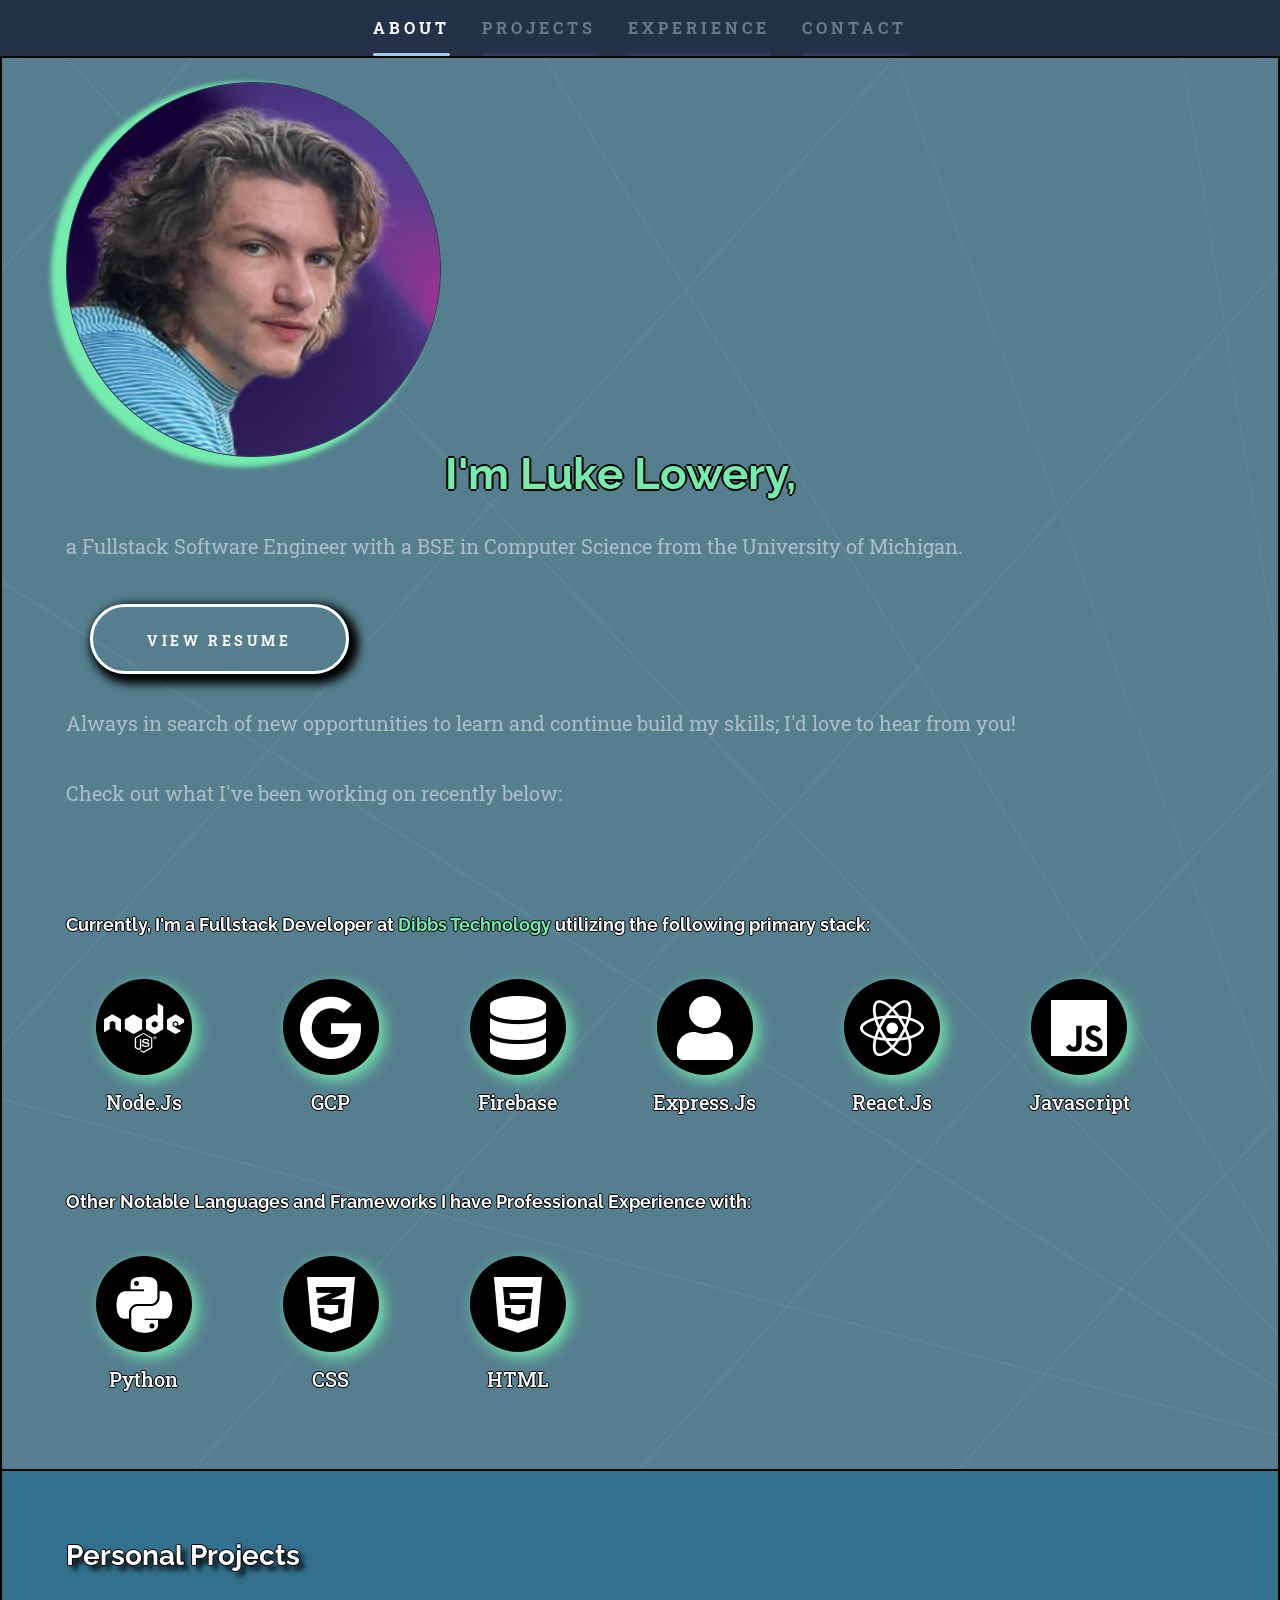
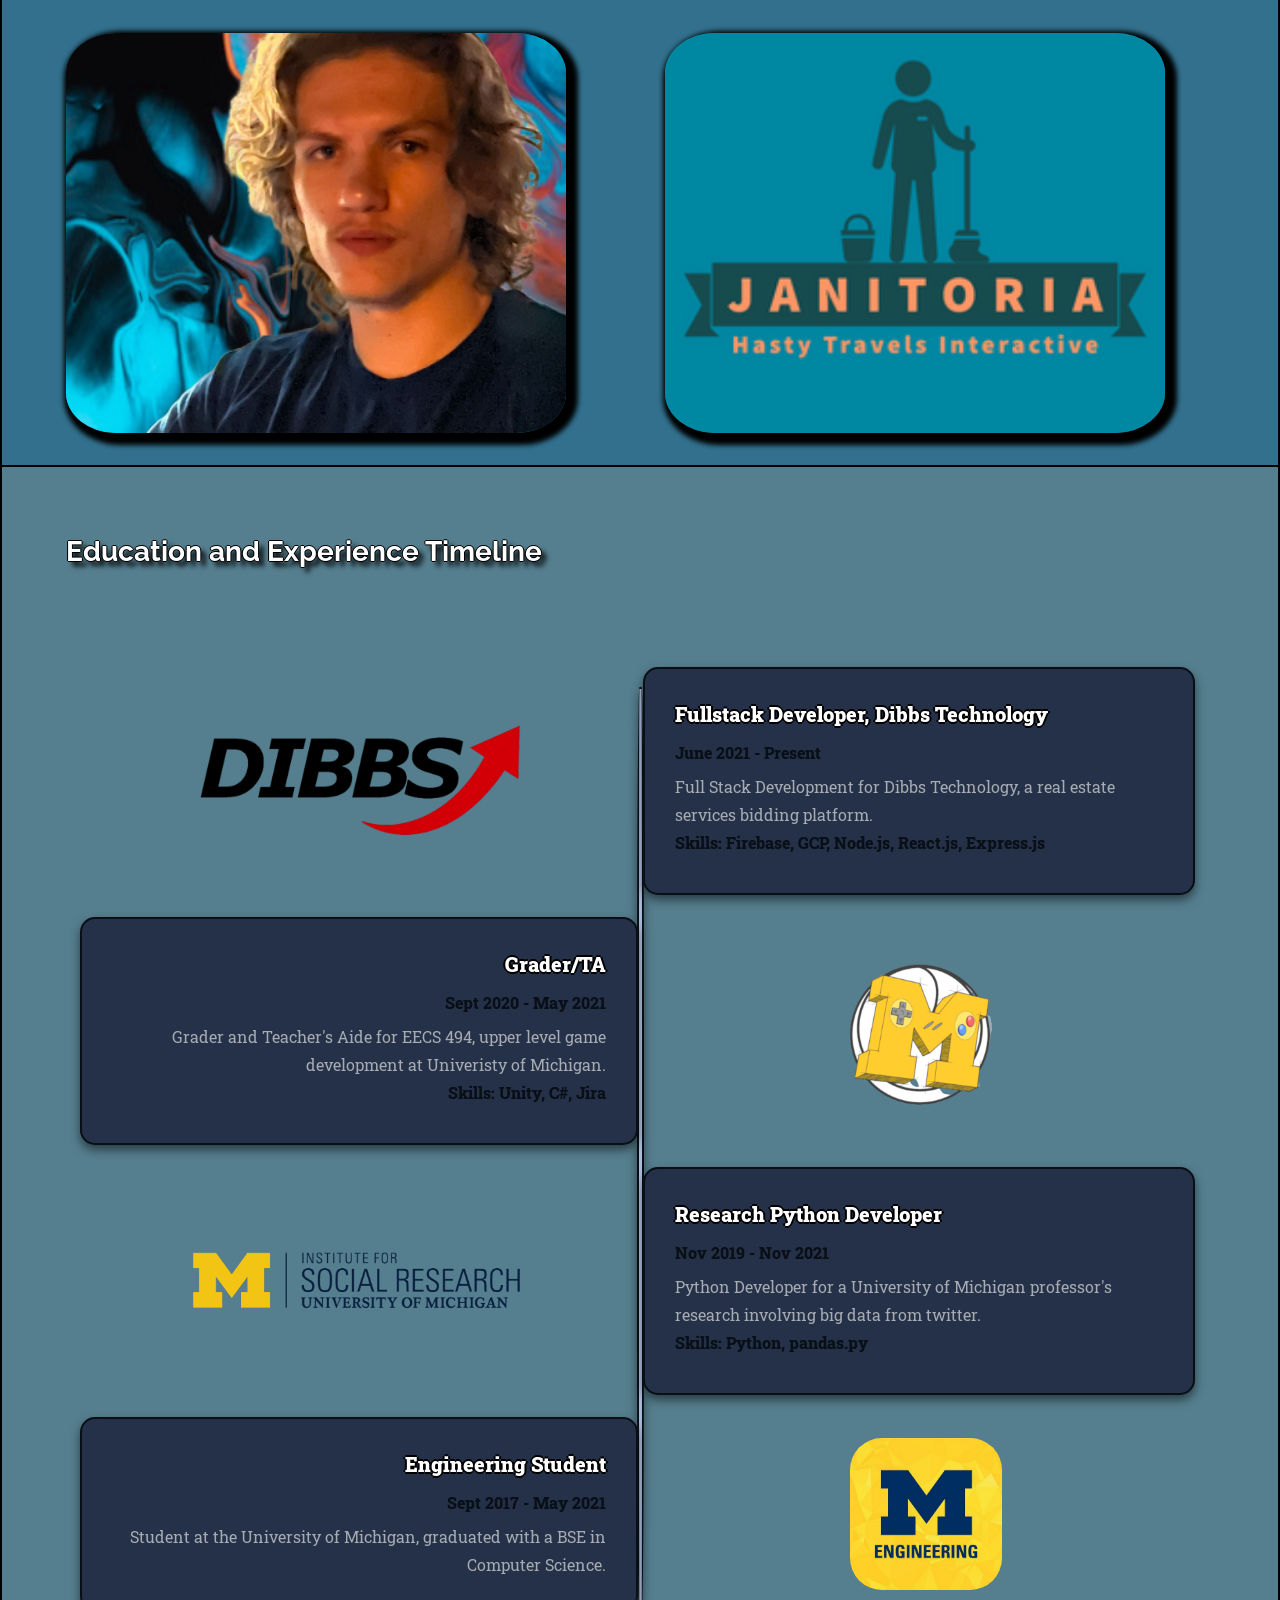
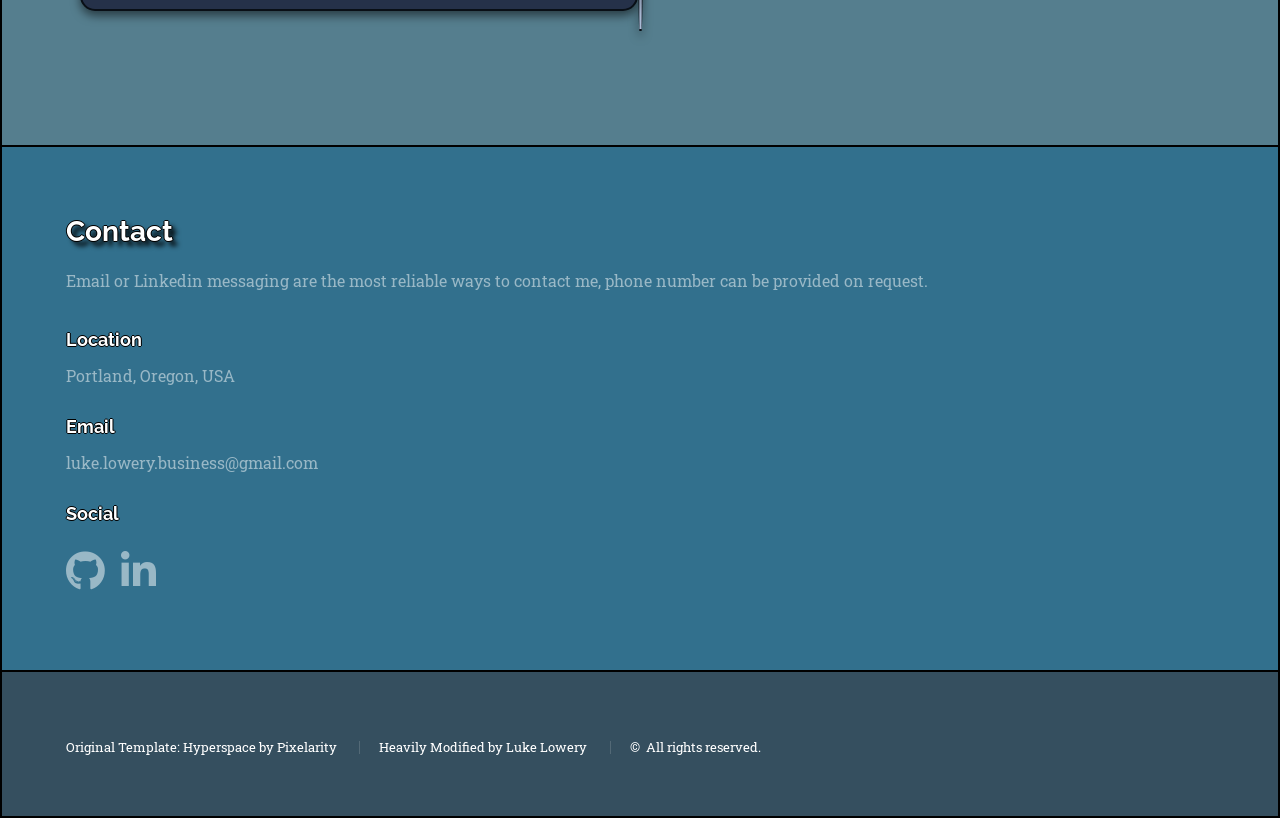
==== commit a5253591: "resume update" ====
--- a/index.html
+++ b/index.html
@@ -104,7 +104,7 @@
 							</div>
 							<br/>
 							<h3>
-								Other Notable Languages and Frameworks I'm familiar with:<br/>
+								Other Notable Languages and Frameworks I have Professional Experience with:<br/>
 							</h3>
 							<!-- Other Skills Section -->
 							<div class="skill-section">
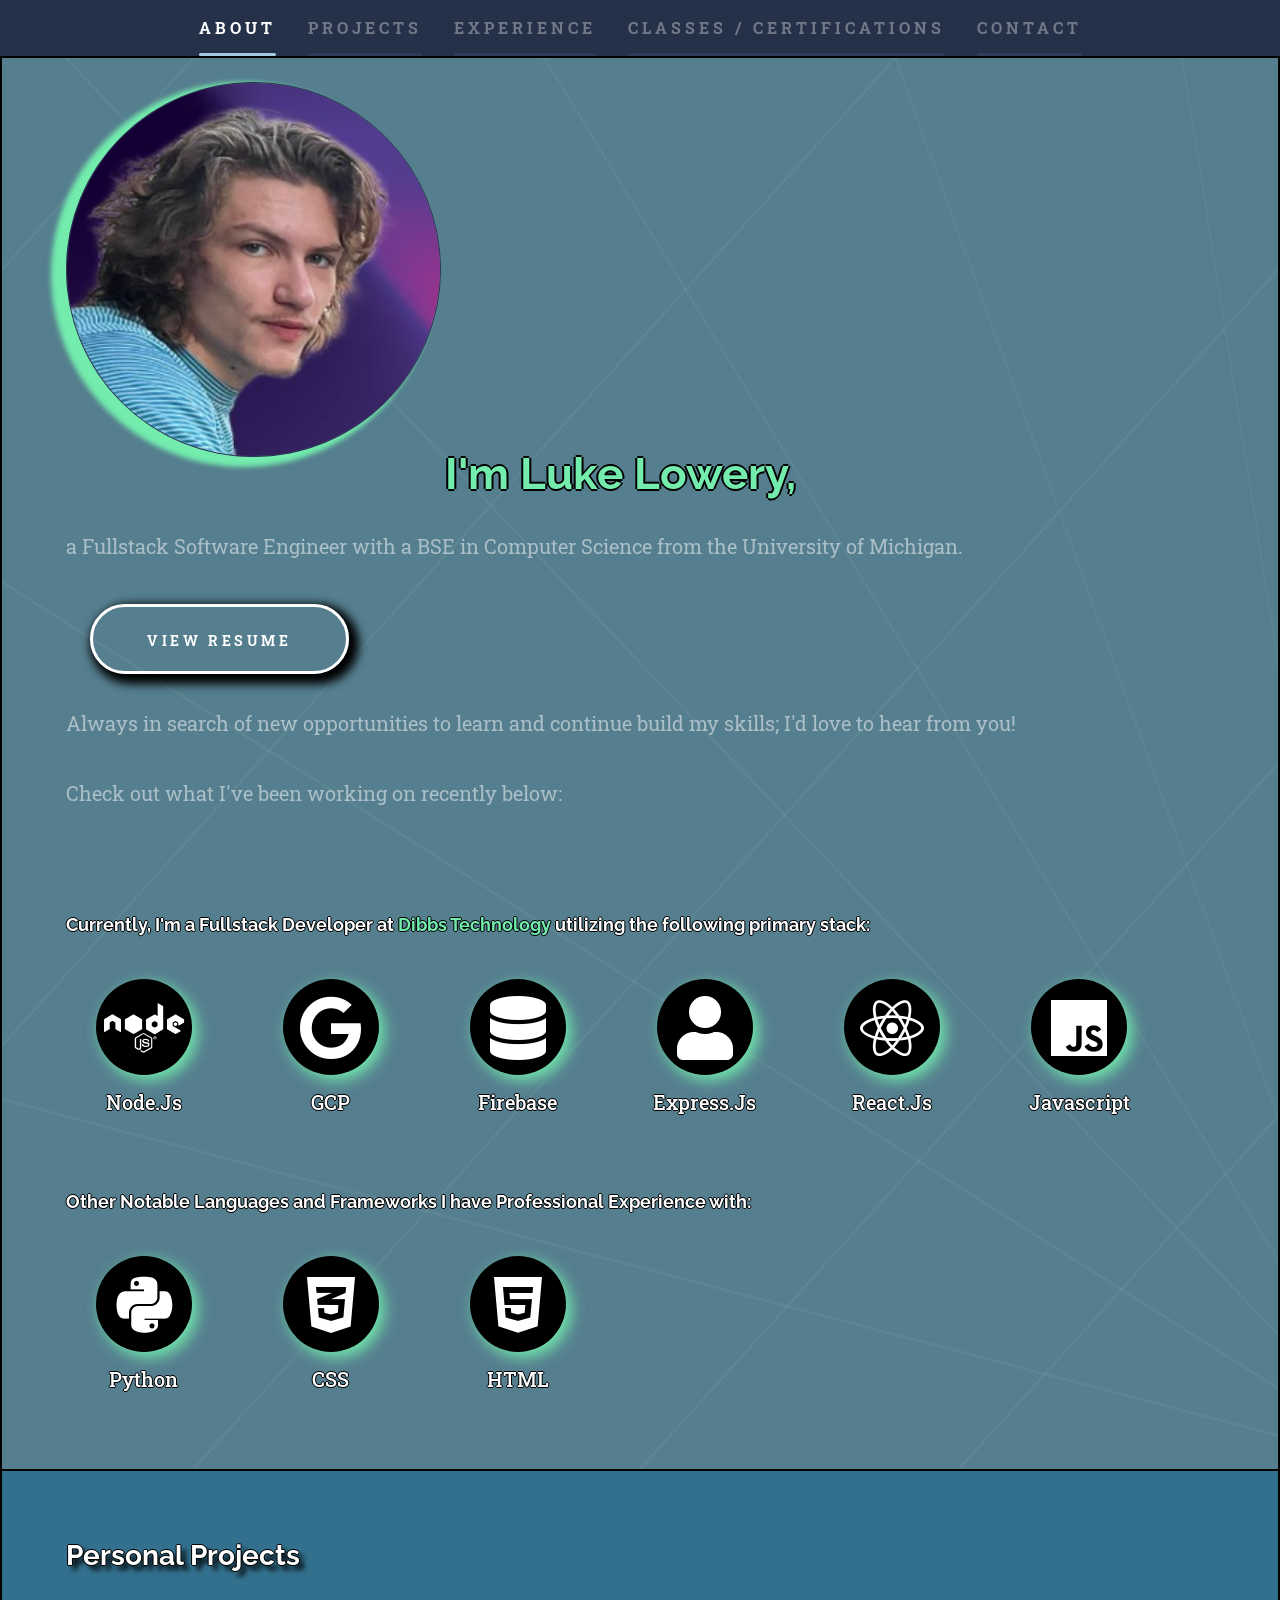
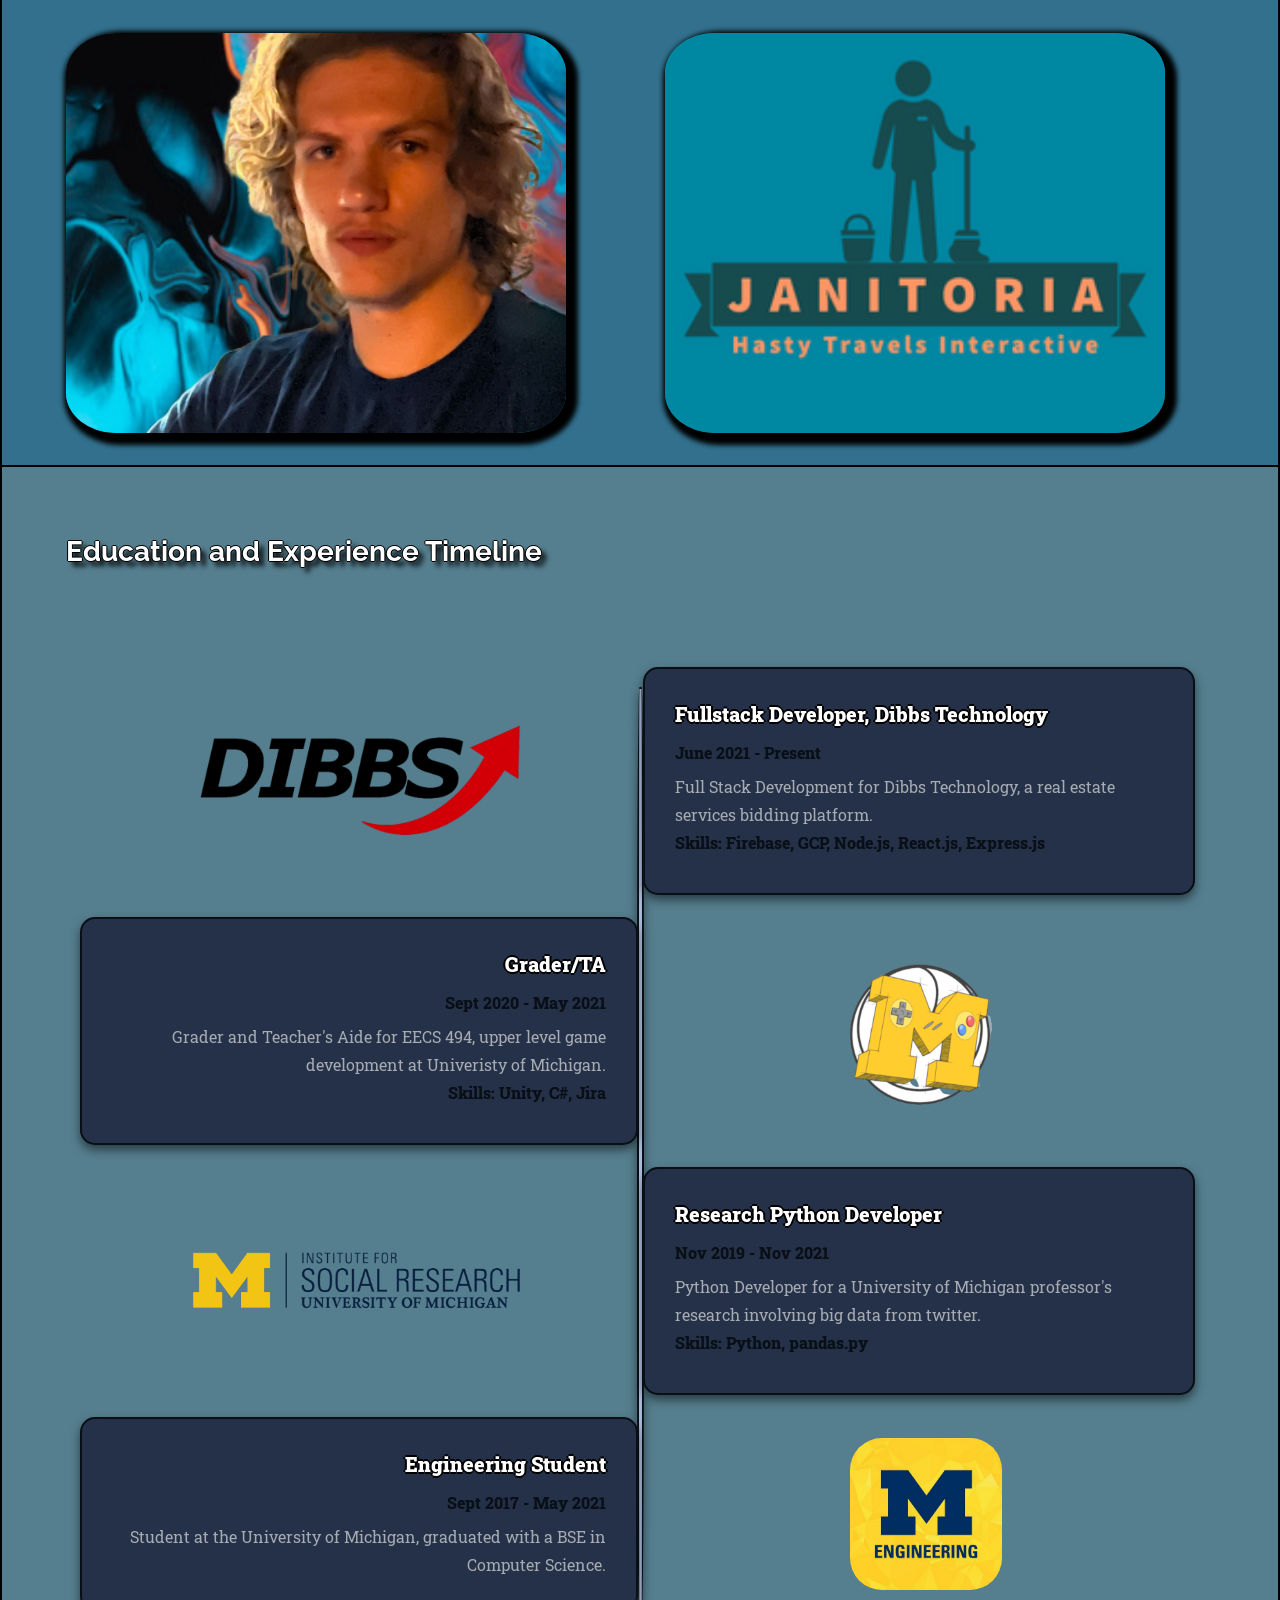
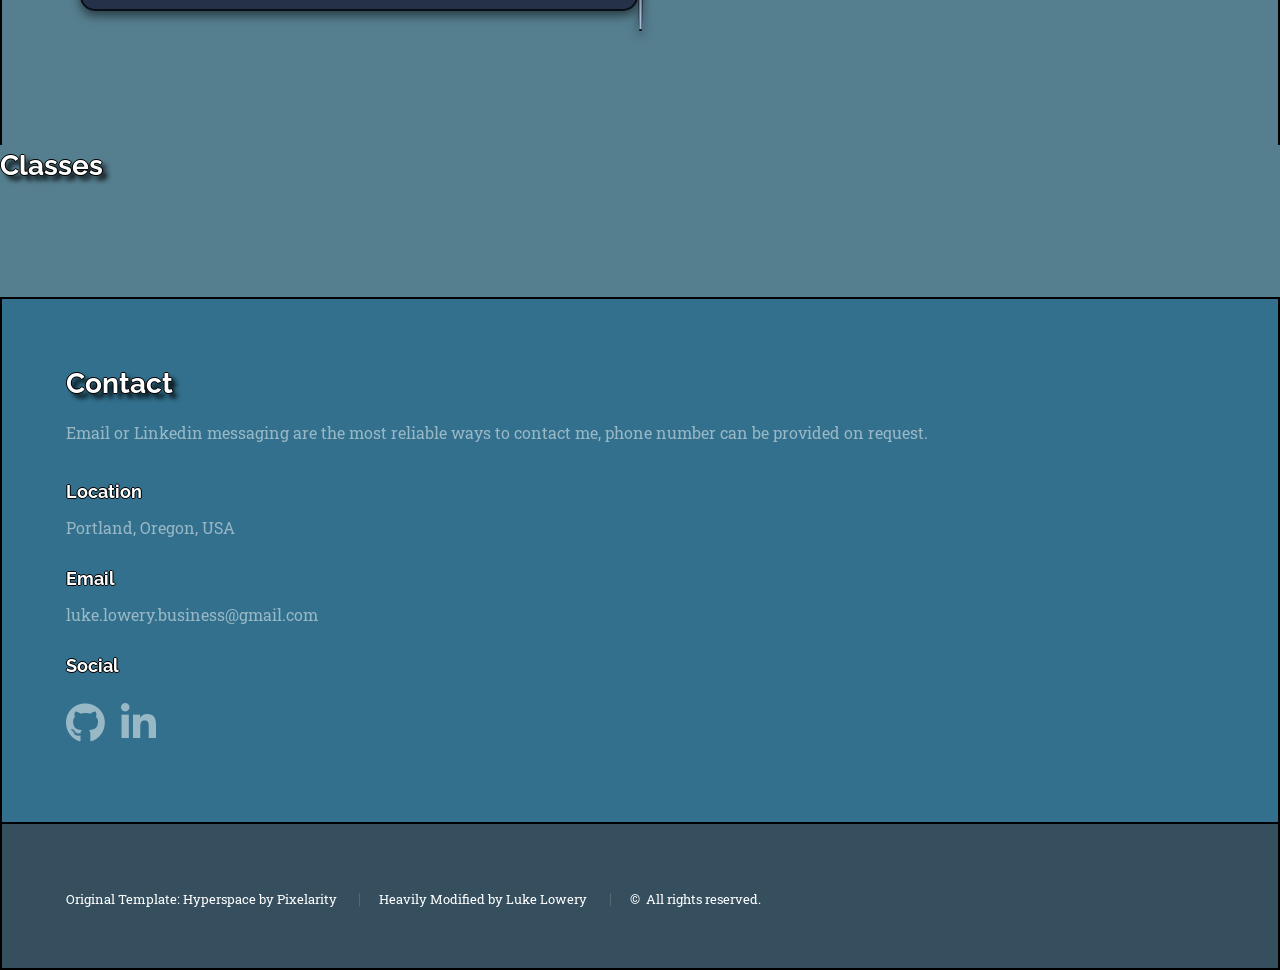
==== commit dfece773: "classes added to menu" ====
--- a/index.html
+++ b/index.html
@@ -24,7 +24,7 @@
 							<li><a href="#intro">About</a></li>
 							<li><a href="#projects">Projects</a></li>
 							<li><a href="#timeline">Experience</a></li>
-							<!--<li><a href="#three">Classes / Certifications</a></li>-->
+							<li><a href="#three">Classes / Certifications</a></li>
 							<li><a href="#contact">Contact</a></li>
 						</ul>
 					</nav>
@@ -259,41 +259,11 @@
 				</section>
 
 				<!-- Classes and Certifications -->
-				<!--
 					<section id="three" class="wrapper style1 fade-down main section">
+						<h2>Classes</h2>
 						<div class="inner">
-							<h2>What we do</h2>
-							<p>Phasellus convallis elit id ullamcorper pulvinar. Duis aliquam turpis mauris, eu ultricies erat malesuada quis. Aliquam dapibus, lacus eget hendrerit bibendum, urna est aliquam sem, sit amet imperdiet est velit quis lorem.</p>
-							<div class="features">
-								<section>
-									<span class="icon solid major fa-code"></span>
-									<h3>Lorem ipsum amet</h3>
-									<p>Phasellus convallis elit id ullam corper amet et pulvinar. Duis aliquam turpis mauris, sed ultricies erat dapibus.</p>
-								</section>
-								<section>
-									<span class="icon solid major fa-lock"></span>
-									<h3>Aliquam sed nullam</h3>
-									<p>Phasellus convallis elit id ullam corper amet et pulvinar. Duis aliquam turpis mauris, sed ultricies erat dapibus.</p>
-								</section>
-								<section>
-									<span class="icon solid major fa-cog"></span>
-									<h3>Sed erat ullam corper</h3>
-									<p>Phasellus convallis elit id ullam corper amet et pulvinar. Duis aliquam turpis mauris, sed ultricies erat dapibus.</p>
-								</section>
-								<section>
-									<span class="icon solid major fa-desktop"></span>
-									<h3>Veroeros quis lorem</h3>
-									<p>Phasellus convallis elit id ullam corper amet et pulvinar. Duis aliquam turpis mauris, sed ultricies erat dapibus.</p>
-								</section>
-								<section>
-									<span class="icon solid major fa-link"></span>
-									<h3>Urna quis bibendum</h3>
-									<p>Phasellus convallis elit id ullam corper amet et pulvinar. Duis aliquam turpis mauris, sed ultricies erat dapibus.</p>
-								</section>
-							</div>
 						</div>
 					</section>
-				-->
 				<!-- Contact Section -->
 					<section id="contact" class="wrapper style2 fade-up main-section">
 						<div class="inner">
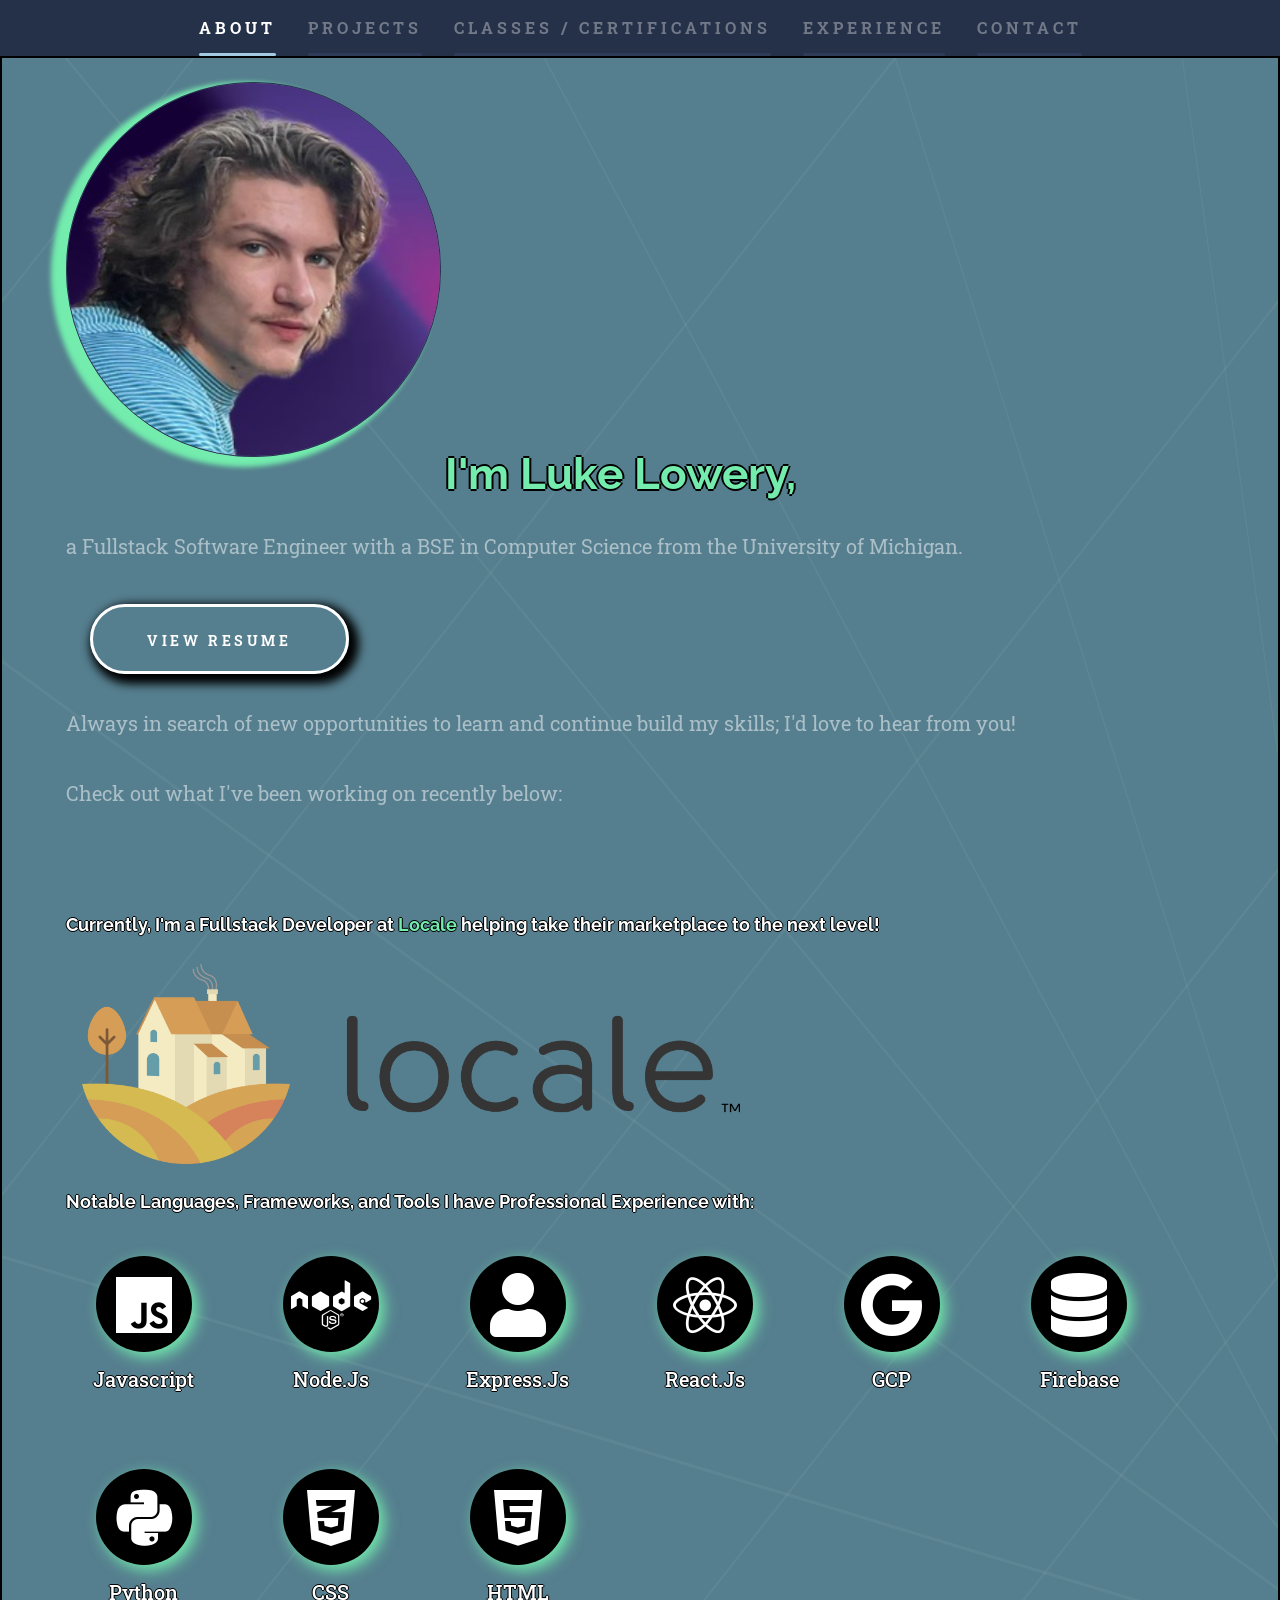
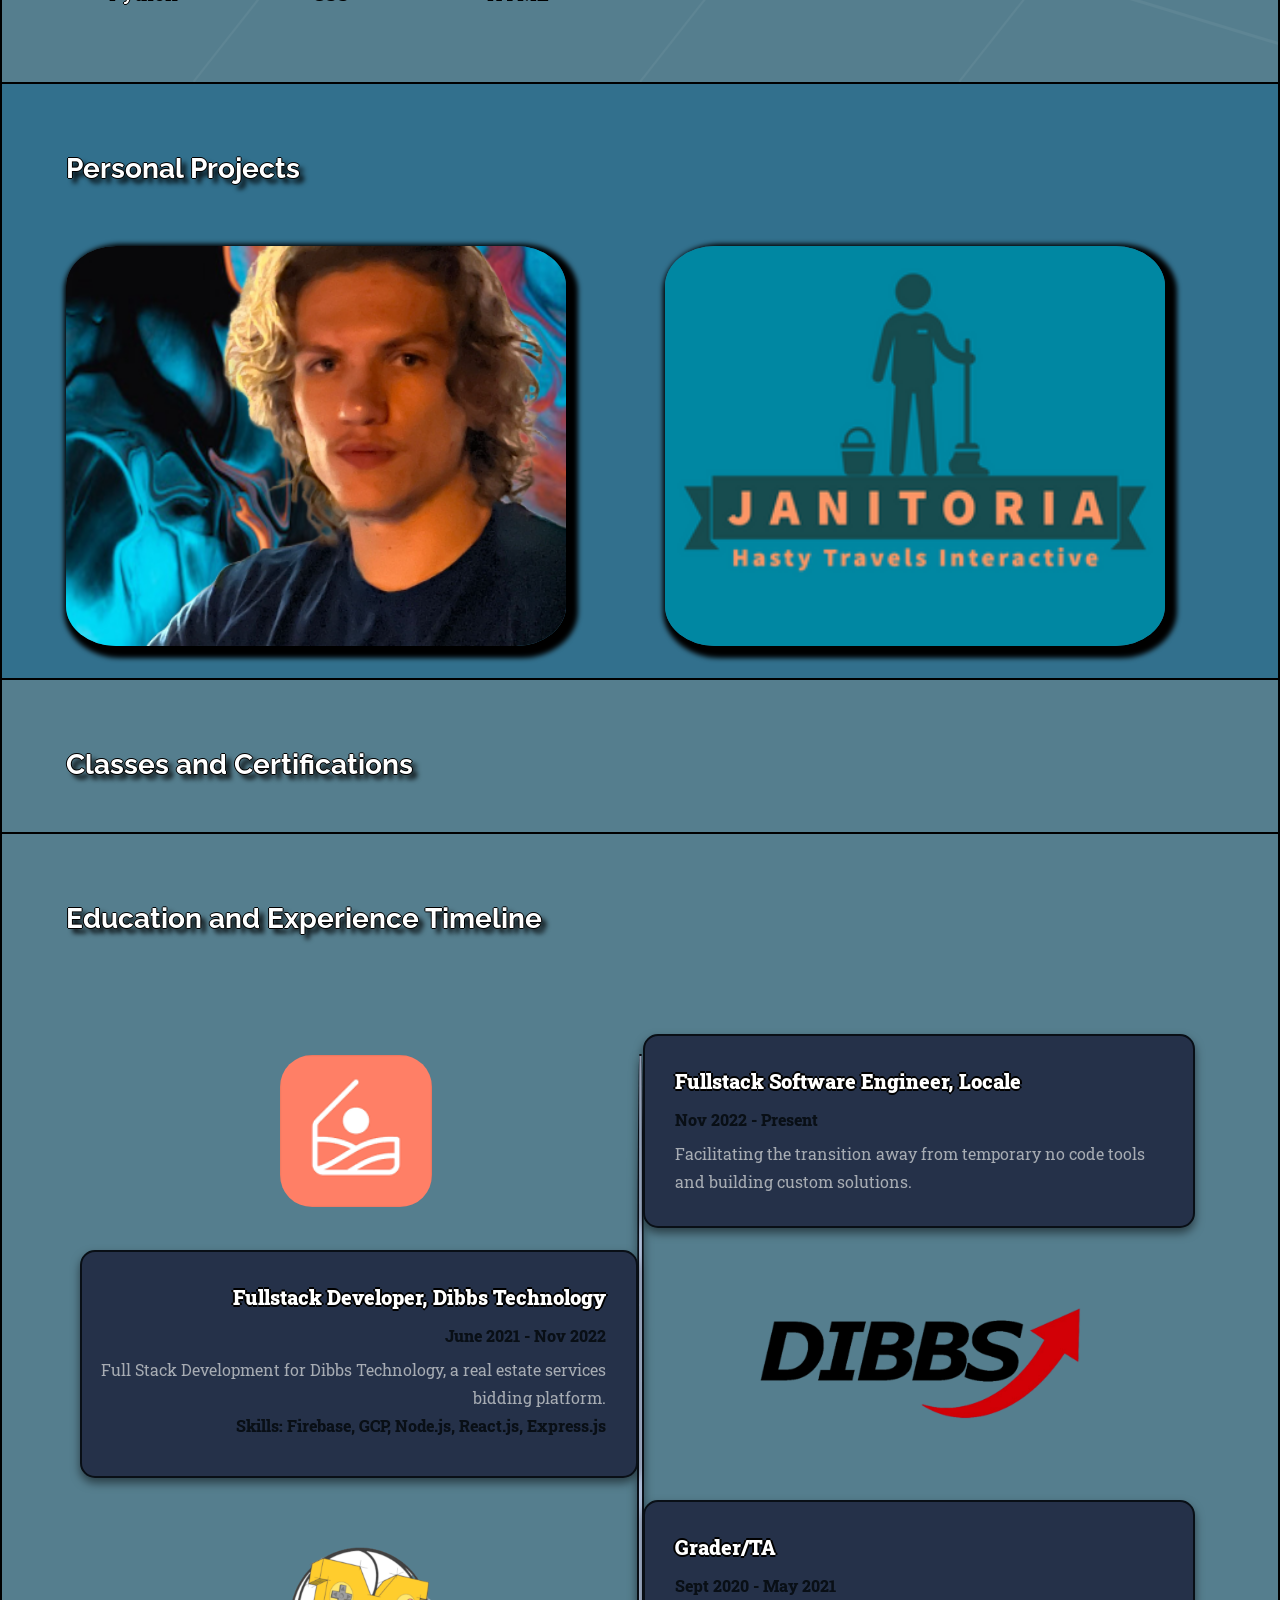
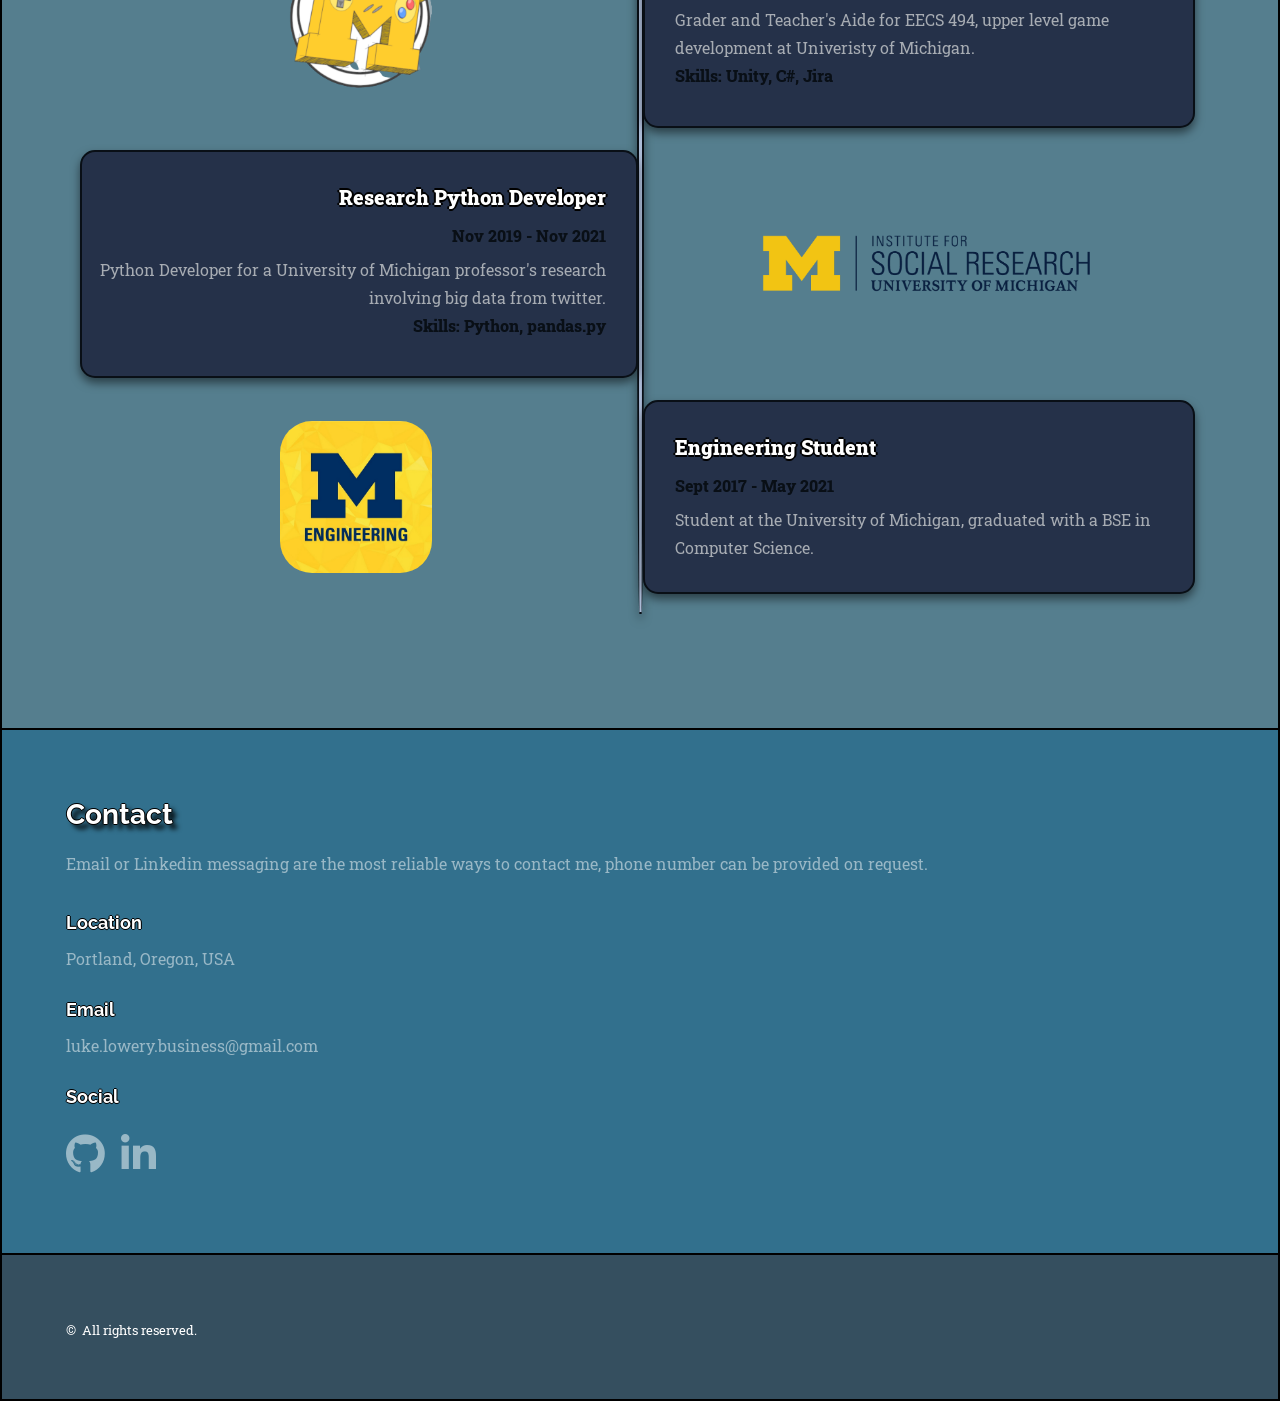
==== commit fe98e314: "Added Locale Added timeline and about me for Locale" ====
--- a/index.html
+++ b/index.html
@@ -23,8 +23,8 @@
 						<ul>
 							<li><a href="#intro">About</a></li>
 							<li><a href="#projects">Projects</a></li>
+							<li><a href="#classes">Classes / Certifications</a></li>
 							<li><a href="#timeline">Experience</a></li>
-							<li><a href="#three">Classes / Certifications</a></li>
 							<li><a href="#contact">Contact</a></li>
 						</ul>
 					</nav>
@@ -53,12 +53,31 @@
 
 							<h3>
 								Currently, I'm a Fullstack Developer at
-								<a href="https://www.dibbstechnology.com" target="_blank">Dibbs Technology</a>
-								utilizing the following primary stack:<br/>
+								<a href="https://www.shoplocale.com" target="_blank">Locale</a>
+								helping take their marketplace to the next level!<br/>
 							</h3>
+							<img src="images/locale_long.png" class="about-image">
 							<!-- Current Skills Section -->
+							<!-- <div class="skill-section">
+								<div class="skills-container">		
+								</div>
+							</div>
+							-->
+							<br/>
+							<h3>
+								Notable Languages, Frameworks, and Tools I have Professional Experience with:<br/>
+							</h3>
+							<!-- Skills Section -->
 							<div class="skill-section">
 								<div class="skills-container">
+									<!-- Skill Card -->
+									<div class="skill-card">
+										<div class="icon-wrapper">
+											<i class="icon brands fa-js"></i>
+										</div>
+										<p class="skill-name">Javascript</p>
+									</div>
+									<!-- Skill Card -->
 									<div class="skill-card">
 										<div class="icon-wrapper">
 											<i class="icon brands fa-node"></i>
@@ -68,6 +87,20 @@
 									<!-- Skill Card -->
 									<div class="skill-card">
 										<div class="icon-wrapper">
+											<i class="icon solid fa-user"></i>
+										</div>
+										<p class="skill-name">Express.js</p>
+									</div>
+									<!-- Skill Card -->
+									<div class="skill-card">
+										<div class="icon-wrapper">
+											<i class="icon brands fa-react"></i>
+										</div>
+										<p class="skill-name">React.js</p>
+									</div>
+									<!-- Skill Card -->
+									<div class="skill-card">
+										<div class="icon-wrapper">
 											<i class="icon brands fa-google"></i>
 										</div>
 										<p class="skill-name">GCP</p>
@@ -79,36 +112,6 @@
 										</div>
 										<p class="skill-name">Firebase</p>
 									</div>
-									<!-- Skill Card -->
-									<div class="skill-card">
-										<div class="icon-wrapper">
-											<i class="icon solid fa-user"></i>
-										</div>
-										<p class="skill-name">Express.js</p>
-									</div>
-									<!-- Skill Card -->
-									<div class="skill-card">
-										<div class="icon-wrapper">
-											<i class="icon brands fa-react"></i>
-										</div>
-										<p class="skill-name">React.js</p>
-									</div>
-									<!-- Skill Card -->
-									<div class="skill-card">
-										<div class="icon-wrapper">
-											<i class="icon brands fa-js"></i>
-										</div>
-										<p class="skill-name">Javascript</p>
-									</div>
-								</div>
-							</div>
-							<br/>
-							<h3>
-								Other Notable Languages and Frameworks I have Professional Experience with:<br/>
-							</h3>
-							<!-- Other Skills Section -->
-							<div class="skill-section">
-								<div class="skills-container">
 									<!-- Skill Card -->
 									<div class="skill-card">
 										<div class="icon-wrapper">
@@ -134,6 +137,7 @@
 							</div>
 						</div>
 					</section>
+
 				<!-- Projects Section -->
 				<section id="projects" class="wrapper style2 fade-up main-section">
 					<div class="inner">
@@ -187,6 +191,14 @@
 						</div>
 					</div>
 				</section>
+
+				<!-- Classes and Certifications -->
+				<section id="classes" class="wrapper style1 fade-down main-section">
+					<div class="inner">
+						<h2>Classes and Certifications</h2>
+					</div>
+				</section>
+
 				<!-- Experience Timeline -->
 				<section id="timeline" class="wrapper style1 fade-up main-section">
 					<div class="inner">
@@ -197,17 +209,31 @@
 								<!-- Timeline Item -->
 								<div class="single-timeline d-flex-2">
 									<div class="timeline-blank">
+										<div class="timeline-blank">
+											<img class="square-img" src="images/locale_square.png">
+										</div>
+									</div>
+									<div class="timeline-text d-flex-2">
+									  <span>
+										<h5>Fullstack Software Engineer, Locale</h5><br/>
+										<h6>Nov 2022 - Present </h6> <br/> Facilitating the transition away from temporary no code tools and building custom solutions.
+									  </span>
+									</div>
+								</div>
+								<!-- Timeline Item -->
+								<div class="single-timeline d-flex-2">
+									<div class="timeline-blank">
 										<img src="images/Dibbs-Logo.png">
 									</div>
 									<div class="timeline-text d-flex-2">
 									  <span>
 										<h5>Fullstack Developer, Dibbs Technology</h5><br/>
-										<h6>June 2021 - Present</h6> <br/> Full Stack Development for Dibbs Technology, a real estate services
+										<h6>June 2021 - Nov 2022</h6> <br/> Full Stack Development for Dibbs Technology, a real estate services
 										bidding platform. <br/>
 										<h6>Skills: Firebase, GCP, Node.js, React.js, Express.js</h6>
 									  </span>
 									</div>
-								  </div>
+								</div>
 								<!-- Timeline Item -->
 								<div class="single-timeline d-flex-2">
 									<div class="timeline-blank">
@@ -221,7 +247,7 @@
 										<h6>Skills: Unity, C#, Jira</h6>
 									  </span>
 									</div>
-								  </div>
+								</div>
 								<!-- Timeline Item -->
 								<div class="single-timeline d-flex-2">
 								  <div class="timeline-blank">
@@ -252,18 +278,12 @@
 										with a BSE in Computer Science.
 									  </span>
 									</div>
-								  </div>
+								</div>
 							</div>
 						</div>
 					</div>
 				</section>
 
-				<!-- Classes and Certifications -->
-					<section id="three" class="wrapper style1 fade-down main section">
-						<h2>Classes</h2>
-						<div class="inner">
-						</div>
-					</section>
 				<!-- Contact Section -->
 					<section id="contact" class="wrapper style2 fade-up main-section">
 						<div class="inner">
@@ -298,8 +318,6 @@
 			<footer id="footer" class="wrapper style1-alt">
 				<div class="inner">
 					<ul class="menu">
-						<li>Original Template: Hyperspace by Pixelarity</li>
-						<li>Heavily Modified by Luke Lowery</li>
 						<li>&copy;&nbsp;&nbsp;All rights reserved.</li>
 					</ul>
 				</div>
--- a/assets/css/main.css
+++ b/assets/css/main.css
@@ -3821,6 +3821,12 @@
 			margin-bottom: 2em;
 		}
 
+		#intro .about-image{
+			height: 200px;
+			width: auto;
+			margin: 1em;
+		}
+
 		#intro .actions{
 			margin-bottom: 2em;
 			margin-left: 0;
@@ -3879,6 +3885,9 @@
 					width: 275px;
 					padding-top: .5em;
 				}
+				#intro .about-image{
+					height: 75px;
+				}
 				#intro p.bio{
 					margin-bottom: 1em;
 				}
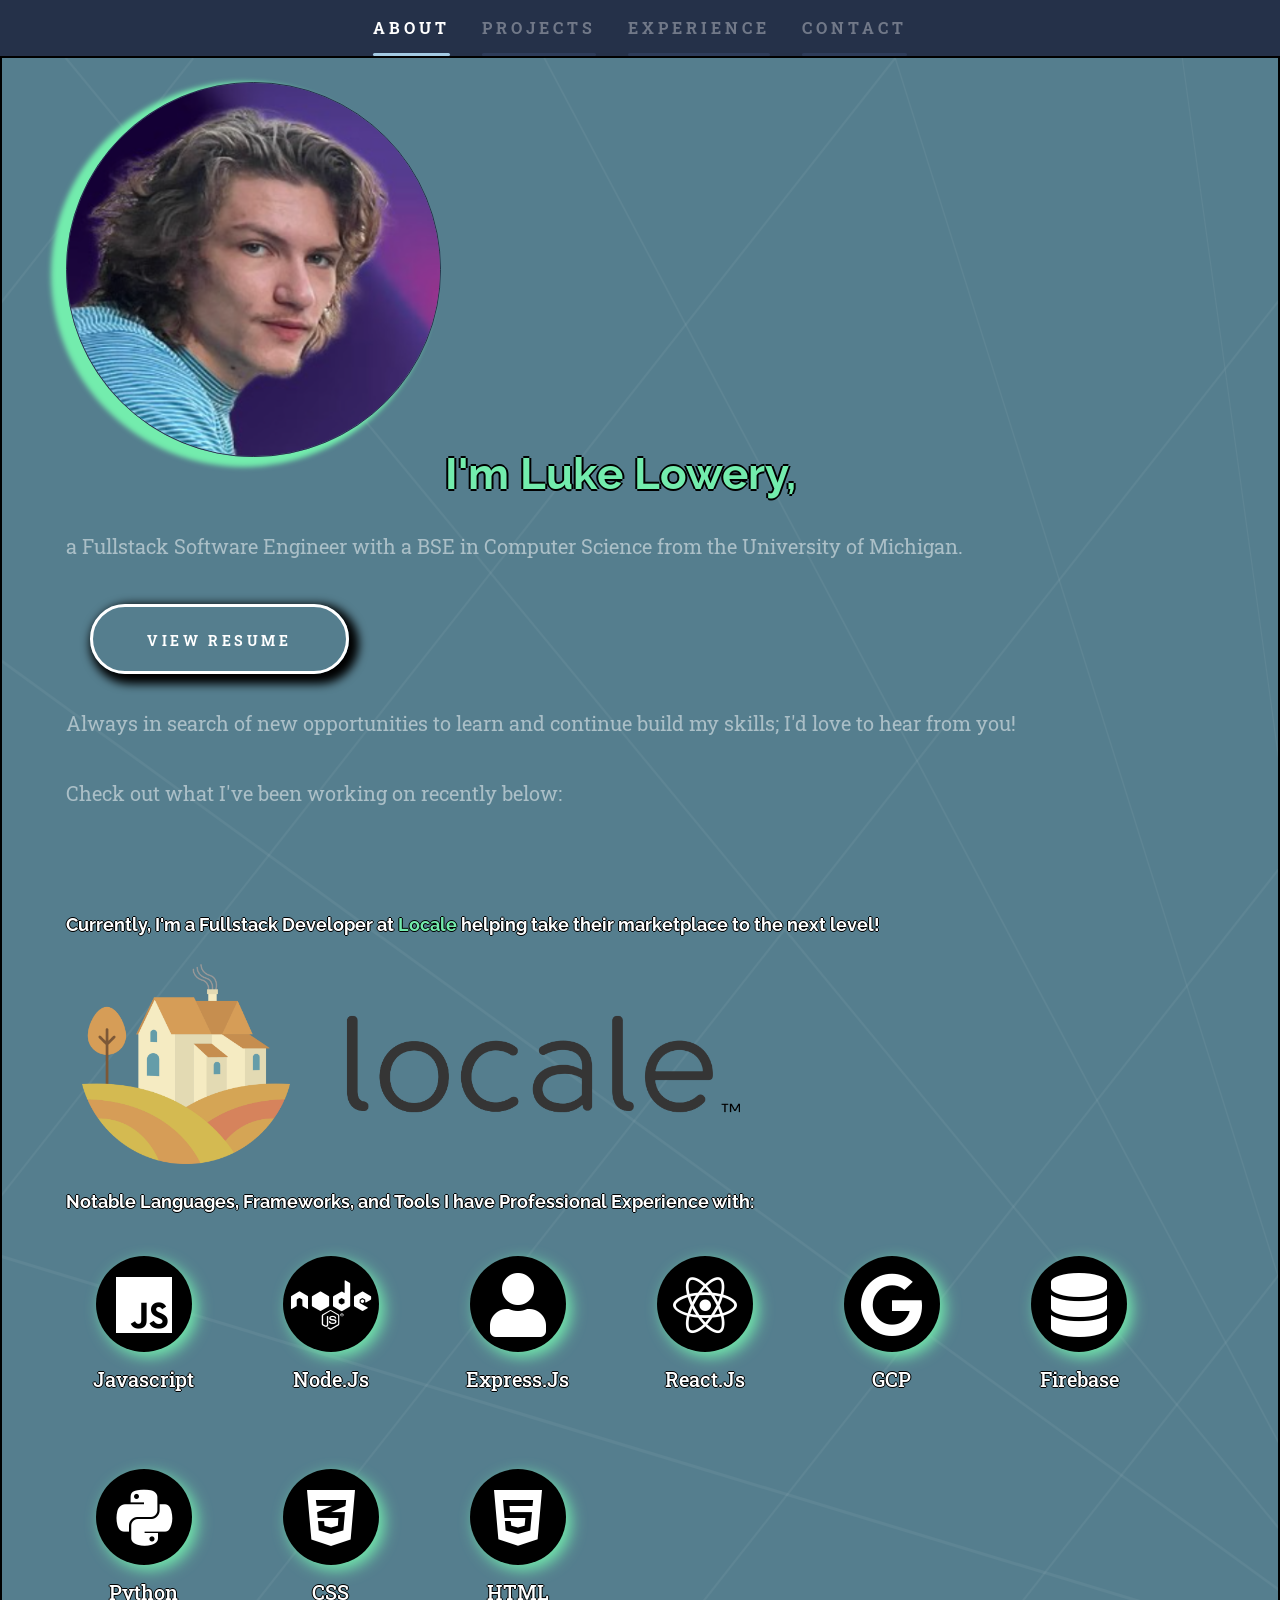
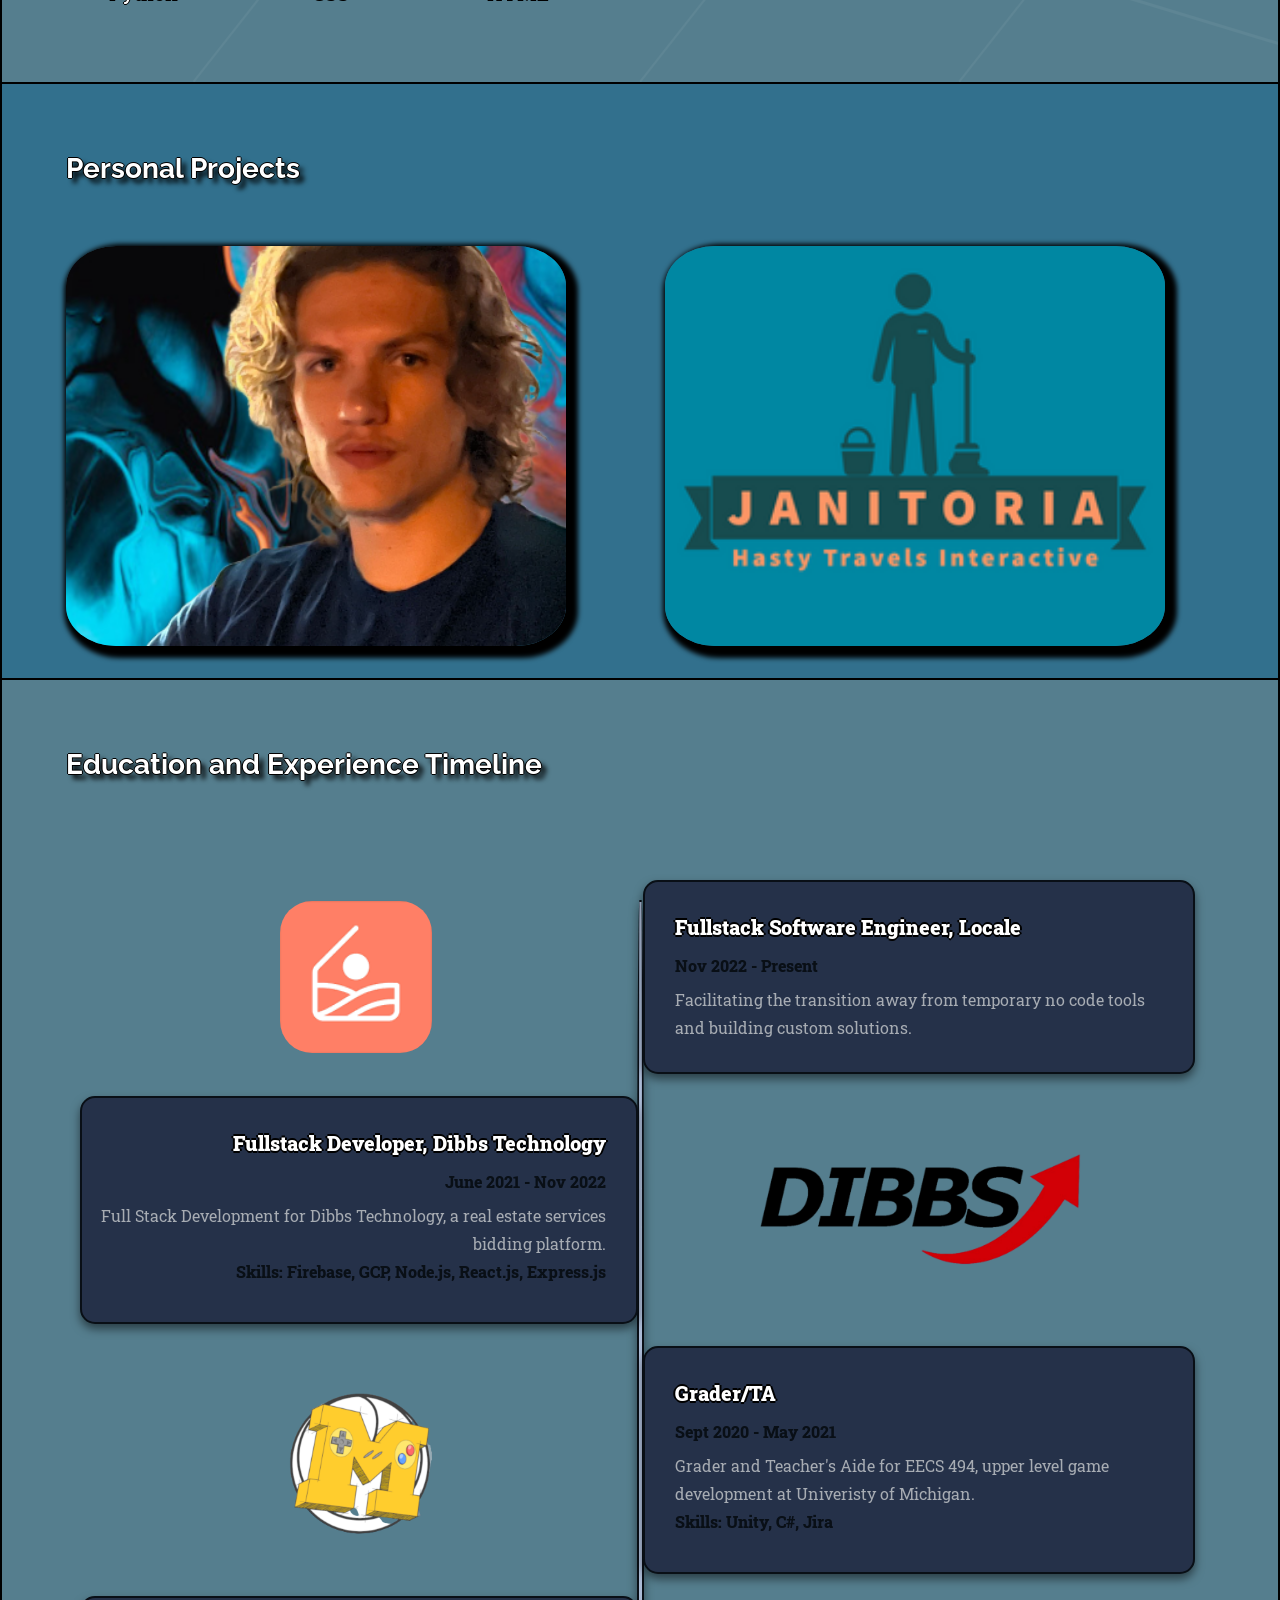
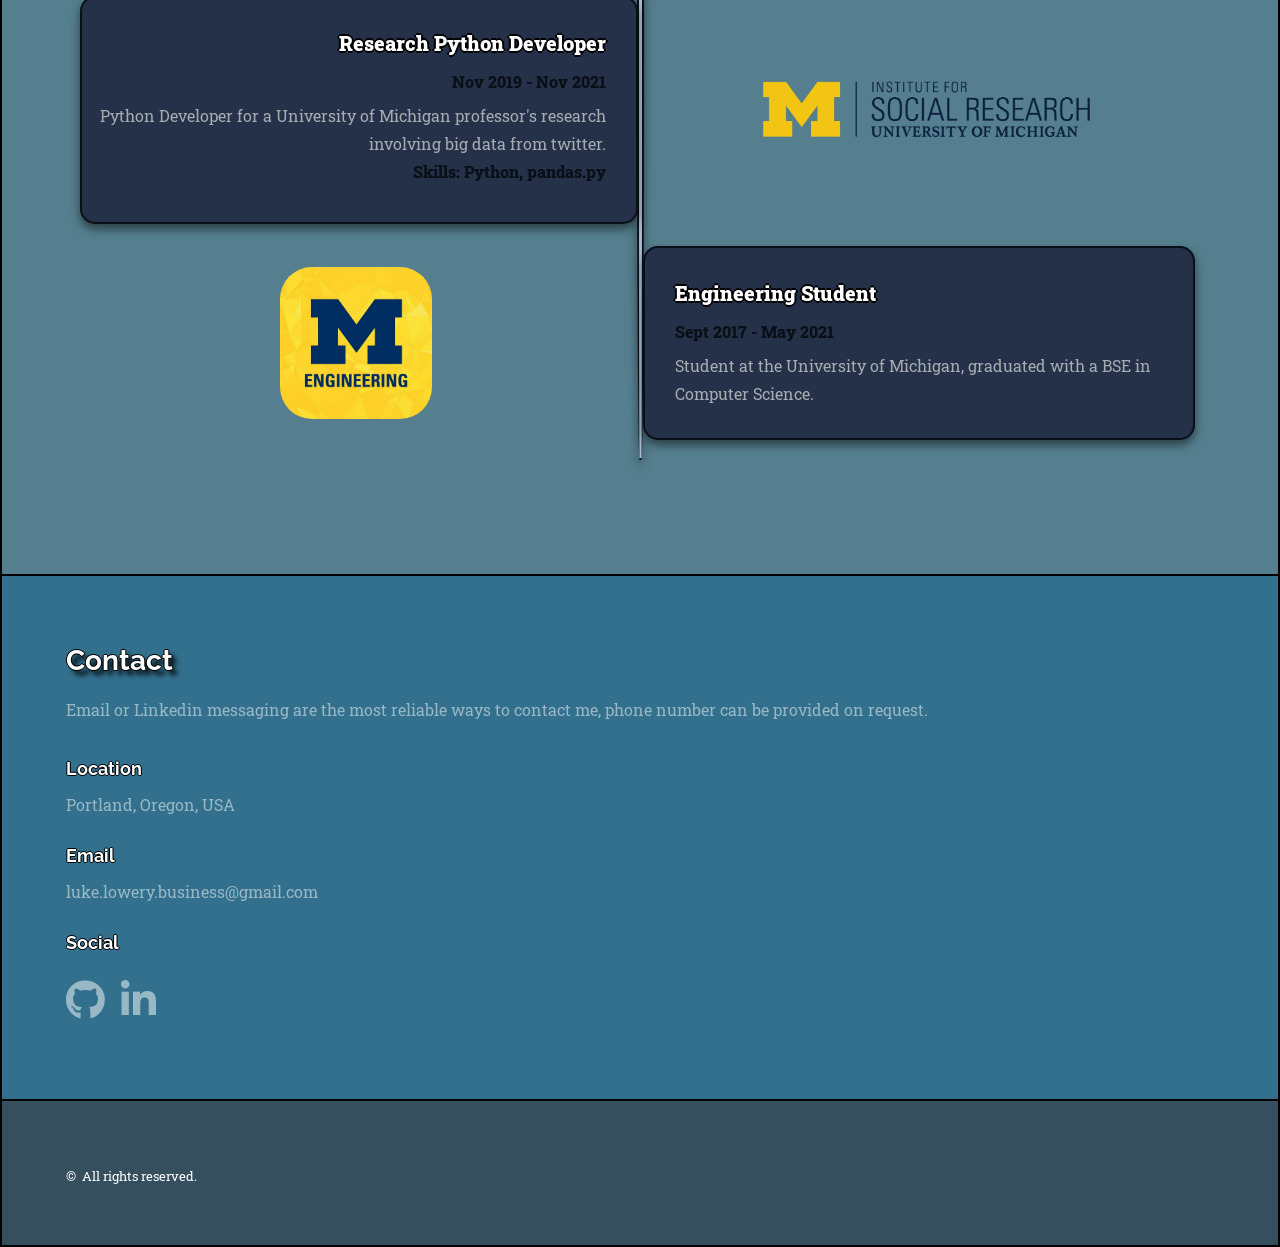
==== commit 5a6e2d93: "hid classes and certs temporary hiding of classes section so I can push the Locale update while clas" ====
--- a/index.html
+++ b/index.html
@@ -23,7 +23,7 @@
 						<ul>
 							<li><a href="#intro">About</a></li>
 							<li><a href="#projects">Projects</a></li>
-							<li><a href="#classes">Classes / Certifications</a></li>
+							<!-- <li><a href="#classes">Classes / Certifications</a></li> -->
 							<li><a href="#timeline">Experience</a></li>
 							<li><a href="#contact">Contact</a></li>
 						</ul>
@@ -160,7 +160,7 @@
 												</a>
 											</li>
 											<li class="project-button-2 project-btn button-2">
-												<a href="https://luke-lowery.github.io/luke-lowery-website/" target="_blank" class="button scrolly">
+												<a href="https://github.com/Luke-Lowery/luke-lowery-website" target="_blank" class="button scrolly">
 													<span>Homepage</span>
 												</a>
 											</li>
@@ -192,12 +192,13 @@
 					</div>
 				</section>
 
-				<!-- Classes and Certifications -->
+				<!-- Classes and Certifications
 				<section id="classes" class="wrapper style1 fade-down main-section">
 					<div class="inner">
 						<h2>Classes and Certifications</h2>
 					</div>
 				</section>
+				-->
 
 				<!-- Experience Timeline -->
 				<section id="timeline" class="wrapper style1 fade-up main-section">
